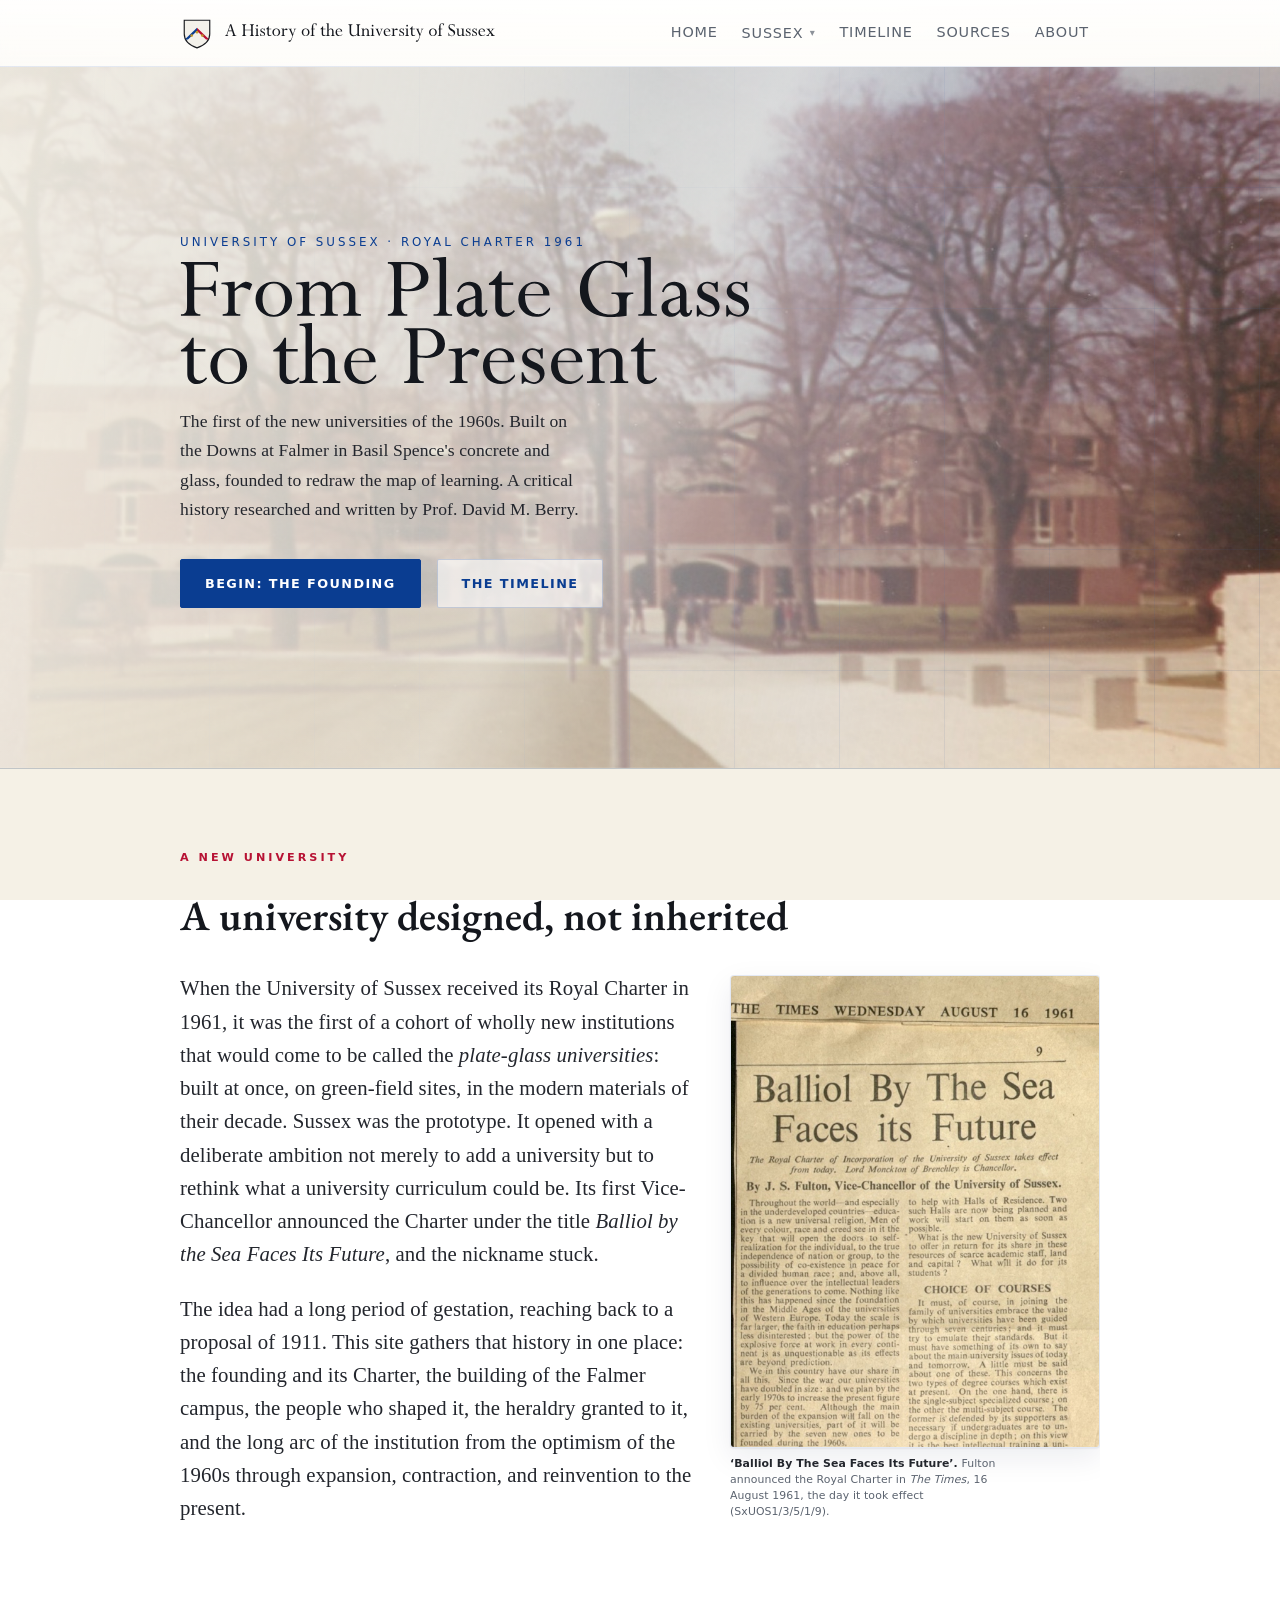
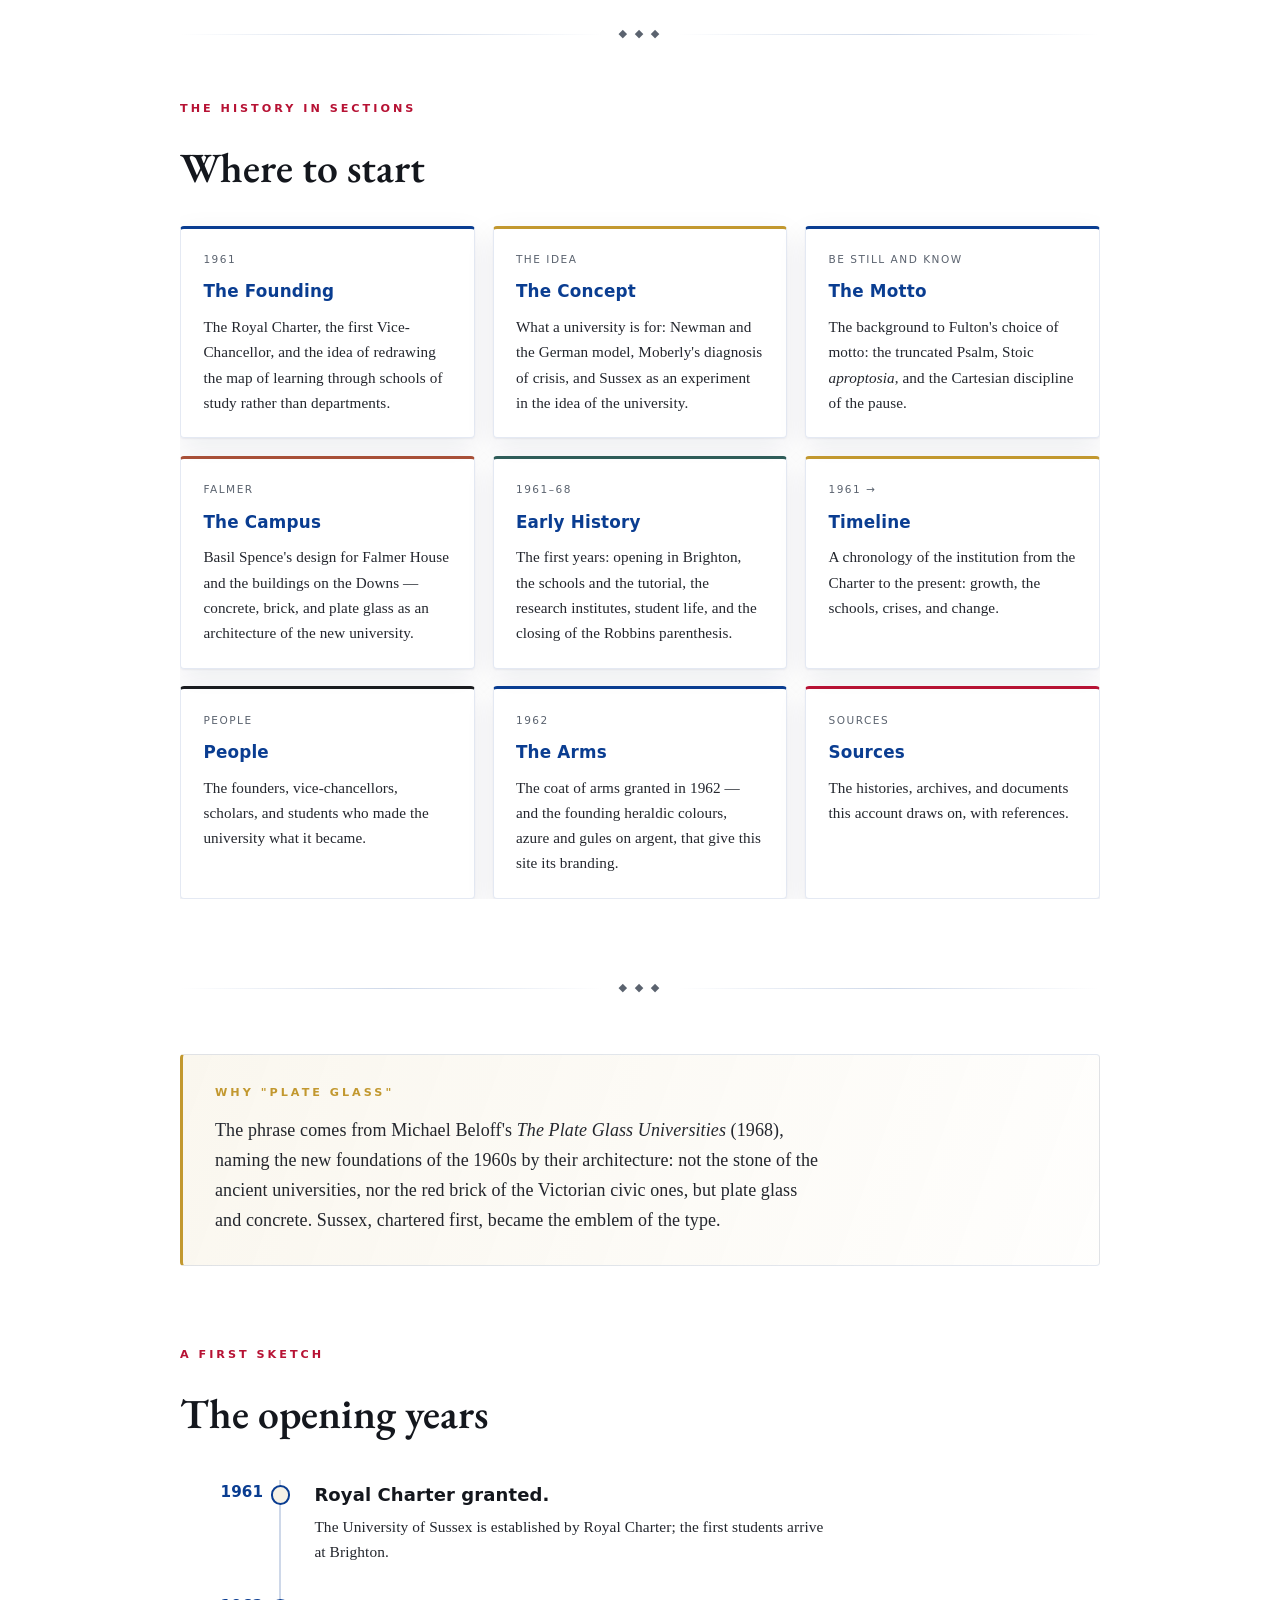
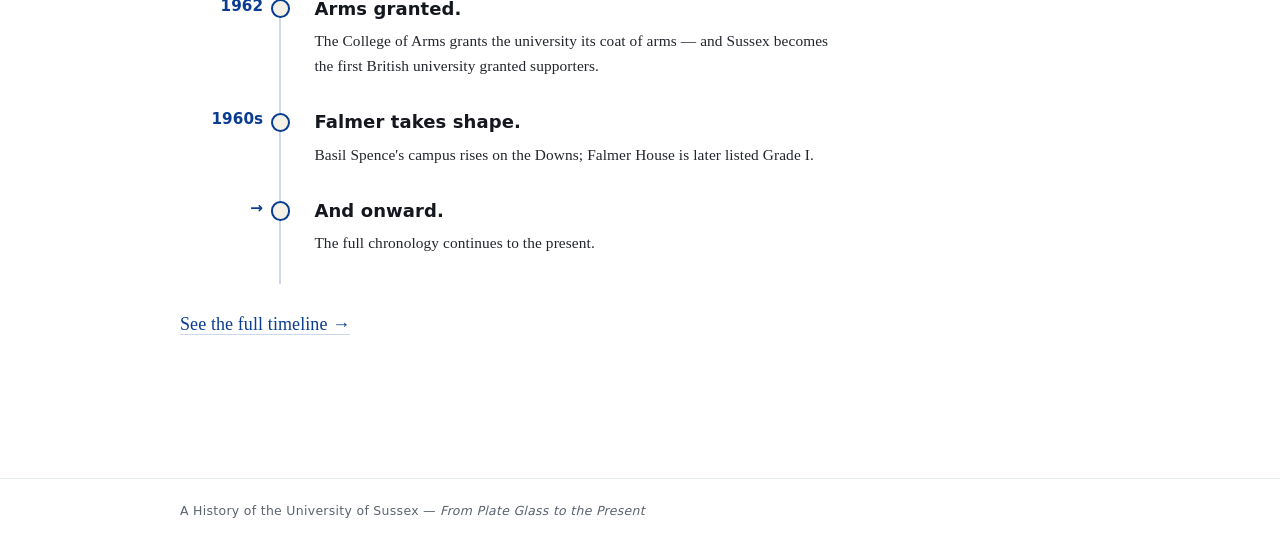
==== index.html @ 41d00974 "Home: add The Times 1961 'Balliol By The Sea' cutting to the lede; more kicker space (cache v=22)" ====
<!DOCTYPE html>
<html lang="en">
<head>
  <meta charset="utf-8">
  <meta name="viewport" content="width=device-width, initial-scale=1">
  <title>A History of the University of Sussex · From Plate Glass to the Present</title>
  <meta name="description" content="A history of the University of Sussex, the first of the plate-glass universities. Its 1961 Royal Charter, Basil Spence's Falmer campus, the new map of learning, and the institution from the 1960s to the present.">
  <link rel="icon" type="image/svg+xml" href="assets/favicon.svg">
  <meta name="theme-color" content="#0a3d91">
  <meta property="og:title" content="A History of the University of Sussex">
  <meta property="og:description" content="From Plate Glass to the Present. The 1961 Charter, the Falmer campus, the new map of learning, and the institution to the present day.">
  <meta property="og:type" content="website">
  <link rel="stylesheet" href="assets/css/site.css?v=22">
  <script src="assets/nav.js?v=22" defer></script>
  <script src="assets/lightbox.js?v=22" defer></script>
</head>
<body>

  <header class="site-header">
    <div class="wrap">
      <a class="brand" href="./" aria-label="A History of the University of Sussex — home">
        <svg viewBox="0 0 32 32" aria-hidden="true">
          <path d="M4 4 H28 V17 C28 24 22 28 16 30 C10 28 4 24 4 17 Z" fill="#f3f1ea" stroke="#1a1c20" stroke-width="1.1"/>
          <clipPath id="bsh"><path d="M4 4 H28 V17 C28 24 22 28 16 30 C10 28 4 24 4 17 Z"/></clipPath>
          <g clip-path="url(#bsh)">
            <path d="M16 11 L4.5 22 L7.5 22 L16 14 Z" fill="#0a3d91"/>
            <path d="M16 11 L27.5 22 L24.5 22 L16 14 Z" fill="#b71234"/>
          </g>
          <g fill="#c2982f"><circle cx="11" cy="18.4" r="1.25"/><circle cx="16" cy="15.2" r="1.25"/><circle cx="21" cy="18.4" r="1.25"/></g>
        </svg>
        <span class="brand-block">
          <img class="brand-wordmark" src="assets/brand/wordmark.svg?v=22" alt="A History of the University of Sussex">
        </span>
      </a>
      <button class="nav-toggle" aria-label="Open menu" aria-expanded="false"><span class="bars" aria-hidden="true">&#9776;</span>&nbsp;Menu</button>
      <nav class="site-nav" id="site-nav">
        <a class="nav-top nav-direct" href="./">Home</a>
        <div class="nav-group">
          <button class="nav-top" type="button" aria-expanded="false">Sussex <span class="caret">&#9662;</span></button>
          <div class="nav-menu">
            <a href="founding.html">Founding</a>
            <a href="concept.html">The Concept</a>
            <a href="motto.html">The Motto</a>
            <a href="early-history.html">Early History</a>
            <a href="campus.html">Campus</a>
            <a href="people.html">People</a>
            <a href="arms.html">The Arms</a>
          </div>
        </div>
        <a class="nav-top nav-direct" href="timeline.html">Timeline</a>
        <a class="nav-top nav-direct" href="bibliography.html">Sources</a>
        <a class="nav-top nav-direct" href="about.html">About</a>
      </nav>
    </div>
  </header>

  <!-- ===================== HERO ===================== -->
  <section class="hero">
    <div class="wrap hero-inner">
      <span class="boot">University of Sussex · Royal Charter 1961</span>
      <h1>
        <img class="ht-line" src="assets/brand/hero-line1.svg?v=22" alt="" aria-hidden="true">
        <img class="ht-line" src="assets/brand/hero-line2.svg?v=22" alt="" aria-hidden="true">
        <span class="vh">From Plate Glass to the Present</span>
      </h1>
      <p class="tagline">The first of the new universities of the 1960s. Built on the Downs at Falmer in Basil Spence's concrete and glass, founded to redraw the map of learning. A critical history researched and written by Prof. David M. Berry.</p>
      <div class="hero-actions">
        <a class="btn" href="founding.html">Begin: the founding</a>
        <a class="btn ghost" href="timeline.html">The timeline</a>
      </div>
    </div>
  </section>

  <main class="content">
    <div class="wrap">

      <!-- LEDE -->
      <section class="block lede">
        <span class="kicker">A new university</span>
        <h2>A university designed, not inherited</h2>
        <figure class="fig fig-right">
          <img src="assets/images/web/library-archival-cutting.jpg" alt="The Times, 16 August 1961: 'Balliol By The Sea Faces Its Future' by J. S. Fulton">
          <figcaption><b>&lsquo;Balliol By The Sea Faces Its Future&rsquo;.</b> Fulton announced the Royal Charter in <em>The Times</em>, 16 August 1961, the day it took effect (SxUOS1/3/5/1/9).</figcaption>
        </figure>
        <p>When the University of Sussex received its Royal Charter in 1961, it was the first of a cohort of wholly new institutions that would come to be called the <em>plate-glass universities</em>: built at once, on green-field sites, in the modern materials of their decade. Sussex was the prototype. It opened with a deliberate ambition not merely to add a university but to rethink what a university curriculum could be. Its first Vice-Chancellor announced the Charter under the title <em>Balliol by the Sea Faces Its Future</em>, and the nickname stuck.</p>
        <p>The idea had a long period of gestation, reaching back to a proposal of 1911. This site gathers that history in one place: the founding and its Charter, the building of the Falmer campus, the people who shaped it, the heraldry granted to it, and the long arc of the institution from the optimism of the 1960s through expansion, contraction, and reinvention to the present.</p>
      </section>

      <div class="rule">◆ ◆ ◆</div>

      <!-- SECTION CARDS -->
      <section class="block">
        <span class="kicker">The history in sections</span>
        <h2>Where to start</h2>
        <div class="grid">
          <article class="card az">
            <p class="obj">1961</p>
            <h3><a href="founding.html">The Founding</a></h3>
            <p>The Royal Charter, the first Vice-Chancellor, and the idea of redrawing the map of learning through schools of study rather than departments.</p>
          </article>
          <article class="card or">
            <p class="obj">The idea</p>
            <h3><a href="concept.html">The Concept</a></h3>
            <p>What a university is for: Newman and the German model, Moberly's diagnosis of crisis, and Sussex as an experiment in the idea of the university.</p>
          </article>
          <article class="card az">
            <p class="obj">Be still and know</p>
            <h3><a href="motto.html">The Motto</a></h3>
            <p>The background to Fulton's choice of motto: the truncated Psalm, Stoic <em>aproptosia</em>, and the Cartesian discipline of the pause.</p>
          </article>
          <article class="card tc">
            <p class="obj">Falmer</p>
            <h3><a href="campus.html">The Campus</a></h3>
            <p>Basil Spence's design for Falmer House and the buildings on the Downs — concrete, brick, and plate glass as an architecture of the new university.</p>
          </article>
          <article class="card te">
            <p class="obj">1961&ndash;68</p>
            <h3><a href="early-history.html">Early History</a></h3>
            <p>The first years: opening in Brighton, the schools and the tutorial, the research institutes, student life, and the closing of the Robbins parenthesis.</p>
          </article>
          <article class="card or">
            <p class="obj">1961 →</p>
            <h3><a href="timeline.html">Timeline</a></h3>
            <p>A chronology of the institution from the Charter to the present: growth, the schools, crises, and change.</p>
          </article>
          <article class="card sa">
            <p class="obj">People</p>
            <h3><a href="people.html">People</a></h3>
            <p>The founders, vice-chancellors, scholars, and students who made the university what it became.</p>
          </article>
          <article class="card az">
            <p class="obj">1962</p>
            <h3><a href="arms.html">The Arms</a></h3>
            <p>The coat of arms granted in 1962 — and the founding heraldic colours, azure and gules on argent, that give this site its branding.</p>
          </article>
          <article class="card gu">
            <p class="obj">Sources</p>
            <h3><a href="bibliography.html">Sources</a></h3>
            <p>The histories, archives, and documents this account draws on, with references.</p>
          </article>
        </div>
      </section>

      <div class="rule">◆ ◆ ◆</div>

      <!-- PLATE GLASS CALLOUT -->
      <section class="block">
        <div class="callout">
          <span class="kicker">Why "plate glass"</span>
          <p>The phrase comes from Michael Beloff's <em>The Plate Glass Universities</em> (1968), naming the new foundations of the 1960s by their architecture: not the stone of the ancient universities, nor the red brick of the Victorian civic ones, but plate glass and concrete. Sussex, chartered first, became the emblem of the type.</p>
        </div>
      </section>

      <!-- TIMELINE TEASER -->
      <section class="block">
        <span class="kicker">A first sketch</span>
        <h2>The opening years</h2>
        <ul class="timeline">
          <li><span class="yr">1961</span><div class="ev"><b>Royal Charter granted.</b><p>The University of Sussex is established by Royal Charter; the first students arrive at Brighton.</p></div></li>
          <li><span class="yr">1962</span><div class="ev"><b>Arms granted.</b><p>The College of Arms grants the university its coat of arms — and Sussex becomes the first British university granted supporters.</p></div></li>
          <li><span class="yr">1960s</span><div class="ev"><b>Falmer takes shape.</b><p>Basil Spence's campus rises on the Downs; Falmer House is later listed Grade I.</p></div></li>
          <li><span class="yr">→</span><div class="ev"><b>And onward.</b><p>The full chronology continues to the present.</p></div></li>
        </ul>
        <p style="margin-top:1.6rem"><a href="timeline.html">See the full timeline →</a></p>
      </section>

    </div>
  </main>

  <footer class="site-footer">
    <div class="wrap">
      <div>A History of the University of Sussex — <em>From Plate Glass to the Present</em></div>
    </div>
  </footer>

</body>
</html>
---- assets/css/site.css ----
/* ============================================================
   A History of the University of Sussex
   From Plate Glass to the Present
   ------------------------------------------------------------
   Aesthetic: plate glass. Basil Spence's Falmer campus seen in
   daylight — a glass curtain wall of tall panes and thin azure
   mullions, set in warm argent (silver-white). The branding is
   the founding heraldry of 1961-62: a chevron per pale AZURE and
   GULES on ARGENT, the martlets OR, the crowns and dolphin SABLE.
   ============================================================ */

@import url('https://fonts.googleapis.com/css2?family=EB+Garamond:ital,wght@0,500;0,600;0,700;1,500&display=swap');

:root {
  /* --- the founding heraldic palette (1961 Charter / 1962 arms) --- */
  --azure:      #0a3d91;         /* the blue of the chevron — primary */
  --azure-deep: #072a66;
  --azure-soft: rgba(10, 61, 145, 0.08);
  --gules:      #b71234;         /* the red of the chevron — accent */
  --or:         #c2982f;         /* the martlets, gold — highlight */
  --argent:     #f5f1e6;         /* the field, warm silver-white — page (warmed toward golden-hour) */
  --sable:      #1a1c20;         /* the crowns and dolphin, near-black — ink */

  /* --- secondary "period Sussex" palette, from the 1960s common-room photograph --- */
  --teal:       #2f5d59;         /* the petrol-teal curtains */
  --terracotta: #a85038;         /* the brick */
  --olive:      #6f7d3c;         /* the chairs */

  /* --- working surfaces --- */
  --bg:        var(--argent);
  --bg-2:      #ffffff;
  --glass:     rgba(255, 255, 255, 0.55);
  --panel:     rgba(255, 255, 255, 0.72);
  --line:      rgba(10, 61, 145, 0.20);
  --line-soft: rgba(10, 61, 145, 0.11);
  --ink:       #23262d;          /* body text */
  --ink-dim:   #5b636f;
  --bright:    #14171d;          /* headings */
  --beam:      var(--azure);     /* default link / accent */

  --shadow:    0 1px 2px rgba(10,25,60,0.06), 0 10px 30px rgba(10,25,60,0.08);
  --shadow-lift: 0 2px 6px rgba(10,25,60,0.10), 0 18px 44px rgba(10,25,60,0.14);

  --sans: "Helvetica Neue", "Univers", "Inter", system-ui, -apple-system, "Segoe UI", Arial, sans-serif;
  --serif: "Iowan Old Style", "Palatino Linotype", Palatino, Georgia, "Times New Roman", serif;
  --display: "EB Garamond", "Cormorant Garamond", "Perpetua", "Bembo", "Garamond", Georgia, "Times New Roman", serif;
  --mono: ui-monospace, "SF Mono", "JetBrains Mono", Menlo, Consolas, monospace;
  --wrap: 920px;
}

* { box-sizing: border-box; }
html { scroll-behavior: smooth; }

body {
  margin: 0;
  background:
    /* faint daylight wash from the top */
    radial-gradient(ellipse 120% 70% at 50% -8%, #fdfaf2 0%, var(--argent) 55%) fixed;
  color: var(--ink);
  font-family: var(--serif);
  font-size: 18px;
  line-height: 1.66;
  letter-spacing: 0.1px;
  -webkit-font-smoothing: antialiased;
  text-rendering: optimizeLegibility;
  overflow-x: hidden;
}

.wrap { width: min(var(--wrap), 92vw); margin: 0 auto; }
section[id], [id]:target { scroll-margin-top: 92px; }

/* ---------- links ---------- */
a { color: var(--beam); text-decoration: none; }
a:hover { color: var(--gules); }
.content a { border-bottom: 1px solid var(--line); }
.content a:hover { border-bottom-color: var(--gules); }

/* ---------- header ---------- */
.site-header {
  position: sticky; top: 0; z-index: 8000;
  backdrop-filter: blur(8px) saturate(1.2);
  background: linear-gradient(to bottom, rgba(255,255,255,0.92), rgba(255,255,255,0.72));
  border-bottom: 1px solid var(--line-soft);
}
.site-header .wrap {
  display: flex; align-items: center; justify-content: space-between;
  padding: 12px 0; gap: 1rem; position: relative;
}
.brand { display: flex; align-items: center; gap: 0.7rem; border: 0 !important; }
.brand svg { width: 34px; height: 34px; display: block; }
.brand-block { display: flex; flex-direction: column; align-items: flex-start; gap: 0.18rem; line-height: 1.1; }
.brand-name { font-family: var(--sans); font-weight: 700; font-size: 0.92rem; letter-spacing: 0.4px; color: var(--bright); }
.brand-wordmark { display: block; height: 19px; width: auto; }
.brand-tagline { font-family: var(--sans); font-size: 0.6rem; letter-spacing: 1.6px; color: var(--ink-dim); text-transform: uppercase; }
.nav-toggle {
  display: inline-flex; align-items: center; gap: 0.5rem;
  background: none; border: 1px solid var(--line); color: var(--azure);
  font-family: var(--sans); font-size: 0.7rem; letter-spacing: 1.5px; text-transform: uppercase;
  padding: 7px 13px; border-radius: 3px; cursor: pointer;
}
.nav-toggle:hover { border-color: var(--azure); background: var(--azure-soft); }
.nav-toggle .bars { font-size: 0.95rem; line-height: 1; }

/* ---------- nav: mobile-first hamburger panel with accordion groups ---------- */
.site-nav {
  position: absolute; top: calc(100% + 7px); right: 0;
  display: none; flex-direction: column;
  min-width: 220px; max-width: min(300px, 90vw); padding: 0.4rem 0;
  background: rgba(255,255,255,0.99); border: 1px solid var(--line); border-radius: 4px;
  box-shadow: var(--shadow-lift);
  font-family: var(--sans); font-size: 0.9rem; letter-spacing: 0.8px; text-transform: uppercase;
}
.site-nav.open { display: flex; }
.nav-group { position: static; display: flex; flex-direction: column; }
.nav-top {
  background: none; border: 0; cursor: pointer; text-align: left;
  font-family: var(--sans); font-size: 0.9rem; letter-spacing: 0.8px; text-transform: uppercase;
  color: var(--ink-dim); padding: 0.6rem 1.2rem; text-decoration: none;
  display: flex; align-items: center; justify-content: space-between; gap: 0.4rem; width: 100%;
}
.nav-top:hover, .nav-top:focus-visible { color: var(--azure); background: var(--azure-soft); outline: none; }
.nav-top .caret { font-size: 0.7em; opacity: 0.7; transition: transform 0.15s ease; }
.nav-top[aria-expanded="true"] .caret { transform: rotate(180deg); }
.nav-menu { display: none; flex-direction: column; background: var(--azure-soft); }
.nav-menu.open { display: flex; }
.nav-menu a { color: var(--ink-dim); border: 0; padding: 0.5rem 1.2rem 0.5rem 2rem; text-decoration: none; }
.nav-menu a:hover { color: var(--azure); background: var(--azure-soft); }

/* ---------- nav: desktop horizontal bar with click dropdowns ---------- */
@media (min-width: 900px) {
  .nav-toggle { display: none; }
  .site-nav {
    position: static; display: flex; flex-direction: row; align-items: center; gap: 0.1rem;
    min-width: 0; max-width: none; padding: 0; background: none; border: 0; box-shadow: none;
  }
  .nav-group { position: relative; display: inline-block; }
  .nav-top { width: auto; justify-content: center; padding: 0.55rem 0.7rem; }
  .nav-menu {
    position: absolute; top: 100%; left: 0; margin-top: 0; min-width: 190px;
    background: rgba(255,255,255,0.99); border: 1px solid var(--line); border-radius: 4px;
    box-shadow: var(--shadow-lift); padding: 0.3rem 0; z-index: 9000;
  }
  .nav-group:focus-within .nav-menu, .nav-menu.open { display: flex; }
  .nav-menu a { padding: 0.5rem 1.1rem; white-space: nowrap; }
  .site-nav > .nav-group:last-of-type .nav-menu { left: auto; right: 0; }
}

/* ---------- hero: a 1964 photograph, slow Ken Burns, behind a plate-glass wash ---------- */
.hero {
  position: relative; min-height: 78vh; display: flex; align-items: center;
  overflow: hidden; border-bottom: 1px solid var(--line-soft);
  background: #d8d6cd;
}
/* the photograph, on its own layer so it can drift and zoom (Ken Burns) */
.hero::before {
  content: ""; position: absolute; inset: 0; z-index: 0;
  background: url("../images/web/falmer-house-1967.jpg") center 40% / cover no-repeat;
  transform-origin: 62% 42%;
  animation: kenburns 34s ease-in-out infinite alternate;
  will-change: transform;
}
@keyframes kenburns {
  from { transform: scale(1.05) translate3d(0, 0, 0); }
  to   { transform: scale(1.18) translate3d(-2.4%, -1.8%, 0); }
}
@media (prefers-reduced-motion: reduce) {
  .hero::before { animation: none; transform: scale(1.05); }
}
/* argent wash (heavier left, so the headline stays readable), the diagonal
   glass streak, and the faint plate-glass mullions — all above the photo */
.hero::after {
  content: ""; position: absolute; inset: 0; z-index: 1; pointer-events: none;
  background:
    linear-gradient(102deg, rgba(245,241,230,0.95) 0%, rgba(245,241,230,0.80) 34%, rgba(245,241,230,0.40) 66%, rgba(201,138,60,0.22) 100%),
    linear-gradient(118deg, transparent 40%, rgba(255,255,255,0.35) 48%, rgba(255,255,255,0.0) 57%),
    repeating-linear-gradient(to bottom, transparent 0 7.5rem, var(--line-soft) 7.5rem 7.55rem),
    repeating-linear-gradient(to right, rgba(255,255,255,0.0) 0 6.5rem, var(--line-soft) 6.5rem 6.56rem);
}

/* ---------- figures: right-aligned, text flows around, click to zoom ---------- */
figure.fig { margin: 0.2rem 0 1.1rem; }
figure.fig img { display: block; width: 100%; height: auto; border-radius: 4px; border: 1px solid var(--line-soft); box-shadow: var(--shadow); cursor: zoom-in; transition: box-shadow 0.2s ease, transform 0.2s ease; background: #fff; }
figure.fig img:hover { box-shadow: var(--shadow-lift); }
figure.fig figcaption { font-family: var(--sans); font-size: 0.68rem; line-height: 1.45; color: var(--ink-dim); margin-top: 0.5rem; max-width: 42ch; }
figure.fig figcaption b { color: var(--ink); font-weight: 700; }
figure.fig-right { float: right; clear: right; width: min(370px, 46%); margin: 0.3rem 0 1rem 1.8rem; }
figure.fig-left  { float: left;  clear: left;  width: min(370px, 46%); margin: 0.3rem 1.8rem 1rem 0; }
figure.fig-wide  { width: 100%; margin: 1.6rem 0 1.2rem; }
figure.fig-wide figcaption { max-width: 70ch; }
section.block { overflow: hidden; }          /* contain floated figures per section */
@media (max-width: 620px) {
  figure.fig-right, figure.fig-left { float: none; width: 100%; margin: 1.2rem 0; }
}

/* ---------- gallery: grid of thumbnails, each opens in the lightbox ---------- */
.gallery { display: grid; grid-template-columns: repeat(auto-fill, minmax(160px, 1fr)); gap: 0.7rem; margin: 1.6rem 0 1.2rem; }
.gallery figure.fig { margin: 0; float: none; width: auto; }
.gallery figure.fig img { width: 100%; height: 100%; aspect-ratio: 4 / 3; object-fit: cover; }
.gallery figure.fig figcaption { font-size: 0.62rem; margin-top: 0.35rem; max-width: none; }
@media (max-width: 480px) { .gallery { grid-template-columns: repeat(auto-fill, minmax(130px, 1fr)); } }

/* ---------- lightbox modal ---------- */
.lb-overlay {
  position: fixed; inset: 0; z-index: 10000; display: flex; flex-direction: column;
  align-items: center; justify-content: center; gap: 1rem; padding: 4vh 4vw;
  background: rgba(12, 18, 34, 0.92); backdrop-filter: blur(4px);
  opacity: 0; visibility: hidden; transition: opacity 0.22s ease, visibility 0.22s ease;
}
.lb-overlay.open { opacity: 1; visibility: visible; }
.lb-overlay img { max-width: 94vw; max-height: 82vh; width: auto; height: auto; border-radius: 4px; box-shadow: 0 24px 70px rgba(0,0,0,0.6); cursor: zoom-out; }
.lb-overlay .lb-cap { font-family: var(--sans); font-size: 0.8rem; color: #e7eaf0; max-width: 70ch; text-align: center; line-height: 1.5; }
.lb-overlay .lb-cap b { color: #fff; }
.lb-close { position: fixed; top: 1.1rem; right: 1.3rem; width: 2.4rem; height: 2.4rem; border-radius: 50%; border: 1px solid rgba(255,255,255,0.4); background: rgba(0,0,0,0.3); color: #fff; font-size: 1.3rem; line-height: 1; cursor: pointer; display: flex; align-items: center; justify-content: center; }
.lb-close:hover { background: rgba(255,255,255,0.15); }
.hero-inner { position: relative; z-index: 2; padding: 8vh 0; }
.boot { font-family: var(--sans); font-size: 0.74rem; letter-spacing: 3px; color: var(--azure); text-transform: uppercase; margin-bottom: 4.6rem; }

/* the hero title is set as Perpetua outlines (assets/brand/), so it needs no web font.
   Each SVG carries the font's ascender/descender space, so a negative gap tightens the lines. */
.hero h1 { margin: 0 0 0.1em; display: flex; flex-direction: column; align-items: flex-start; gap: 0.16em; }
/* SVGs are cropped tight to the ink, so this height maps to the cap height and the lines sit flush-left */
.hero h1 .ht-line { display: block; width: auto; height: clamp(2.1rem, 6.8vw, 3.9rem); }
.vh { position: absolute; width: 1px; height: 1px; padding: 0; margin: -1px; overflow: hidden; clip: rect(0 0 0 0); white-space: nowrap; border: 0; }
.hero h1 .em { color: var(--azure); }
.hero .sub { font-family: var(--sans); font-size: clamp(0.85rem, 2.2vw, 1.05rem); letter-spacing: 2px; color: var(--gules); margin-top: 0.8rem; text-transform: uppercase; font-weight: 600; }
.hero .tagline { max-width: 46ch; margin-top: 1.4rem; font-size: 1.1rem; color: var(--ink); }
.hero-actions { margin-top: 2.2rem; display: flex; gap: 1rem; flex-wrap: wrap; }

/* ---------- buttons ---------- */
.btn {
  font-family: var(--sans); font-size: 0.8rem; letter-spacing: 1.4px; text-transform: uppercase; font-weight: 600;
  padding: 0.8rem 1.5rem; border: 1px solid var(--azure); color: #fff;
  background: var(--azure); border-radius: 2px; transition: all 0.18s ease;
}
.btn:hover { background: var(--azure-deep); color: #fff; box-shadow: var(--shadow); }
.btn.ghost { border-color: var(--line); color: var(--azure); background: rgba(255,255,255,0.6); }
.btn.ghost:hover { border-color: var(--azure); color: var(--azure-deep); background: #fff; box-shadow: none; }

/* ---------- content ---------- */
.content { padding: 5rem 0; }
section.block { margin: 0 auto 5rem; }
section.block:last-child { margin-bottom: 0; }

.kicker { font-family: var(--sans); font-weight: 700; font-size: 0.7rem; letter-spacing: 3px; text-transform: uppercase; color: var(--gules); margin-bottom: 0.9rem; display: block; }

h2 { font-family: var(--display); font-weight: 600; font-size: clamp(1.8rem, 4.4vw, 2.6rem); color: var(--bright); letter-spacing: 0; margin: 0 0 1.2rem; }
h3 { font-family: var(--sans); font-weight: 700; font-size: 1.05rem; color: var(--bright); letter-spacing: 0.2px; margin: 0 0 0.5rem; }
.lede p { font-size: 1.3rem; line-height: 1.6; color: var(--ink); max-width: 60ch; }
.content p { max-width: 68ch; }
.content p + p { margin-top: 1.1rem; }

/* a rule with a small chevron motif */
.rule { display: flex; align-items: center; gap: 1rem; margin: 3.5rem 0; color: var(--ink-dim); font-family: var(--sans); font-size: 0.7rem; letter-spacing: 2px; }
.rule::before, .rule::after { content: ""; height: 1px; flex: 1; background: linear-gradient(to right, transparent, var(--line), transparent); }

/* card grid */
.grid { display: grid; grid-template-columns: repeat(auto-fit, minmax(230px, 1fr)); gap: 1.1rem; margin-top: 1.5rem; }
.card {
  border: 1px solid var(--line-soft); background: var(--panel);
  padding: 1.4rem; border-radius: 4px; transition: border-color 0.2s ease, box-shadow 0.2s ease, transform 0.2s ease;
  position: relative; box-shadow: var(--shadow);
}
.card:hover { border-color: var(--azure); box-shadow: var(--shadow-lift); transform: translateY(-2px); }
.card .obj { font-family: var(--sans); font-size: 0.66rem; letter-spacing: 1.5px; text-transform: uppercase; color: var(--ink-dim); margin: 0 0 0.6rem; }
.card p { font-size: 0.95rem; color: var(--ink); margin: 0; max-width: none; }
.card h3 a { border: 0; }

/* a coloured tick on cards keyed to the heraldic palette */
.card.az { border-top: 3px solid var(--azure); }
.card.gu { border-top: 3px solid var(--gules); }
.card.or { border-top: 3px solid var(--or); }
.card.sa { border-top: 3px solid var(--sable); }
.card.te { border-top: 3px solid var(--teal); }
.card.tc { border-top: 3px solid var(--terracotta); }

/* method list */
.method { list-style: none; padding: 0; margin: 1.5rem 0 0; display: grid; gap: 1rem; }
.method li { padding-left: 2.4rem; position: relative; }
.method li::before { content: attr(data-n); position: absolute; left: 0; top: 0; font-family: var(--sans); font-size: 0.8rem; font-weight: 700; color: var(--azure); border: 1px solid var(--line); border-radius: 50%; width: 1.7rem; height: 1.7rem; display: flex; align-items: center; justify-content: center; }
.method b { color: var(--bright); font-family: var(--sans); font-weight: 700; font-size: 0.95rem; }

/* CTA */
.cta { border: 1px solid var(--line-soft); background: linear-gradient(135deg, rgba(10,61,145,0.06), rgba(10,61,145,0.01)); padding: 2.6rem; border-radius: 4px; text-align: center; box-shadow: var(--shadow); }
.cta h2 { margin-bottom: 0.6rem; }
.cta p { margin: 0 auto 1.6rem; }

/* timeline */
.timeline { list-style: none; padding: 0; margin: 2rem 0 0; position: relative; }
.timeline::before { content: ""; position: absolute; left: 6.2rem; top: 0; bottom: 0; width: 2px; background: var(--line); }
.timeline li { position: relative; padding: 0 0 1.8rem 8.4rem; }
.timeline .yr { position: absolute; left: 0; top: 0; width: 5.2rem; text-align: right; font-family: var(--sans); font-weight: 700; font-size: 0.95rem; color: var(--azure); }
.timeline li::before { content: ""; position: absolute; left: 5.7rem; top: 0.35rem; width: 0.95rem; height: 0.95rem; border-radius: 50%; background: var(--bg); border: 2px solid var(--azure); }
.timeline .ev b { font-family: var(--sans); color: var(--bright); }
.timeline p { margin: 0.2rem 0 0; font-size: 0.96rem; }

/* pull quote */
.pull { border-left: 3px solid var(--gules); padding: 0.4rem 0 0.4rem 1.4rem; margin: 1.8rem 0; font-family: var(--serif); font-size: 1.2rem; font-style: italic; color: var(--bright); max-width: 60ch; }
.pull cite { display: block; font-family: var(--sans); font-style: normal; font-size: 0.72rem; letter-spacing: 1px; color: var(--ink-dim); margin-top: 0.7rem; text-transform: uppercase; }

/* stat strip */
.stat-strip { display: flex; flex-wrap: wrap; gap: 0; margin-top: 1.6rem; border: 1px solid var(--line-soft); border-radius: 4px; overflow: hidden; box-shadow: var(--shadow); }
.stat { flex: 1 1 140px; padding: 1.1rem 1.2rem; border-right: 1px solid var(--line-soft); background: var(--bg-2); }
.stat:last-child { border-right: 0; }
.stat .n { font-family: var(--sans); font-weight: 800; font-size: 1.6rem; color: var(--azure); line-height: 1.1; }
.stat .l { font-family: var(--sans); font-size: 0.64rem; letter-spacing: 1.5px; text-transform: uppercase; color: var(--ink-dim); margin-top: 0.4rem; }

/* callout */
.callout { border: 1px solid var(--line-soft); border-left: 3px solid var(--or); background: linear-gradient(110deg, rgba(194,152,47,0.08), rgba(194,152,47,0.01)); padding: 1.8rem 2rem; border-radius: 4px; }
.callout .kicker { color: var(--or); }
.callout p { margin: 0; }
.callout p + p { margin-top: 0.8rem; }

/* further reading */
.reading ul { list-style: none; padding: 0; margin: 1rem 0 2rem; }
.reading li { padding: 0.55rem 0; border-bottom: 1px solid var(--line-soft); }
.reading li::before { content: "› "; color: var(--azure); font-family: var(--sans); }
.reading h3 { margin-top: 2rem; color: var(--azure); }
.reading p, .reading li { font-size: 0.72rem; line-height: 1.4; color: var(--ink-dim); }

/* inline link rows */
.links { list-style: none; padding: 0; margin: 1.4rem 0 0; display: grid; gap: 0.65rem; }
.links li { padding-left: 1.3rem; position: relative; }
.links li::before { content: "→"; position: absolute; left: 0; color: var(--azure); font-family: var(--sans); }
.links .meta { color: var(--ink-dim); font-size: 0.9rem; }

/* contacts */
.contacts { display: grid; grid-template-columns: 1fr 1fr; gap: 1.1rem; margin-top: 1.5rem; }
.contact { border: 1px solid var(--line-soft); padding: 1.3rem 1.4rem; border-radius: 4px; background: var(--panel); box-shadow: var(--shadow); }
.contact .role { font-family: var(--sans); font-size: 0.64rem; letter-spacing: 1.5px; text-transform: uppercase; color: var(--ink-dim); }
.contact .name { font-family: var(--sans); font-weight: 700; color: var(--bright); font-size: 1.02rem; margin: 0.3rem 0; }
.contact .aff { font-size: 0.9rem; color: var(--ink); }
.contact a { font-family: var(--sans); font-size: 0.82rem; }
@media (max-width: 620px) { .contacts { grid-template-columns: 1fr; } }

/* bibliography */
.bib .ref { font-family: var(--serif); font-size: 0.96rem; line-height: 1.5; padding-left: 1.7rem; text-indent: -1.7rem; margin: 0 0 0.75rem; max-width: 74ch; color: var(--ink); }
.bib h3 { margin-top: 2.2rem; color: var(--azure); }
.bib .ref a { border-bottom: 1px solid var(--line-soft); word-break: break-word; }
.bib .ref a:hover { border-bottom-color: var(--gules); }

/* footer */
.site-footer { border-top: 1px solid var(--line-soft); padding: 1.4rem 0; margin-top: 2.5rem; font-family: var(--sans); font-size: 0.78rem; color: var(--ink-dim); letter-spacing: 0.3px; }
.site-footer .wrap { display: flex; flex-direction: column; gap: 0.35rem; }
.site-footer a { color: var(--ink-dim); border: 0; }
.site-footer a:hover { color: var(--azure); }

.micro { font-size: 0.66rem; color: var(--ink-dim); letter-spacing: 0.3px; line-height: 1.5; }
.micro a { color: var(--ink-dim); border: 0; }
.micro a:hover { color: var(--azure); }

@media (max-width: 620px) {
  .brand-tagline { display: none; }
  .brand-wordmark { height: 16px; }
  .content { padding: 3rem 0; }
  .timeline::before { left: 0.45rem; }
  .timeline li { padding-left: 2rem; }
  .timeline .yr { position: static; width: auto; text-align: left; display: block; margin-bottom: 0.2rem; }
  .timeline li::before { left: 0; }
}
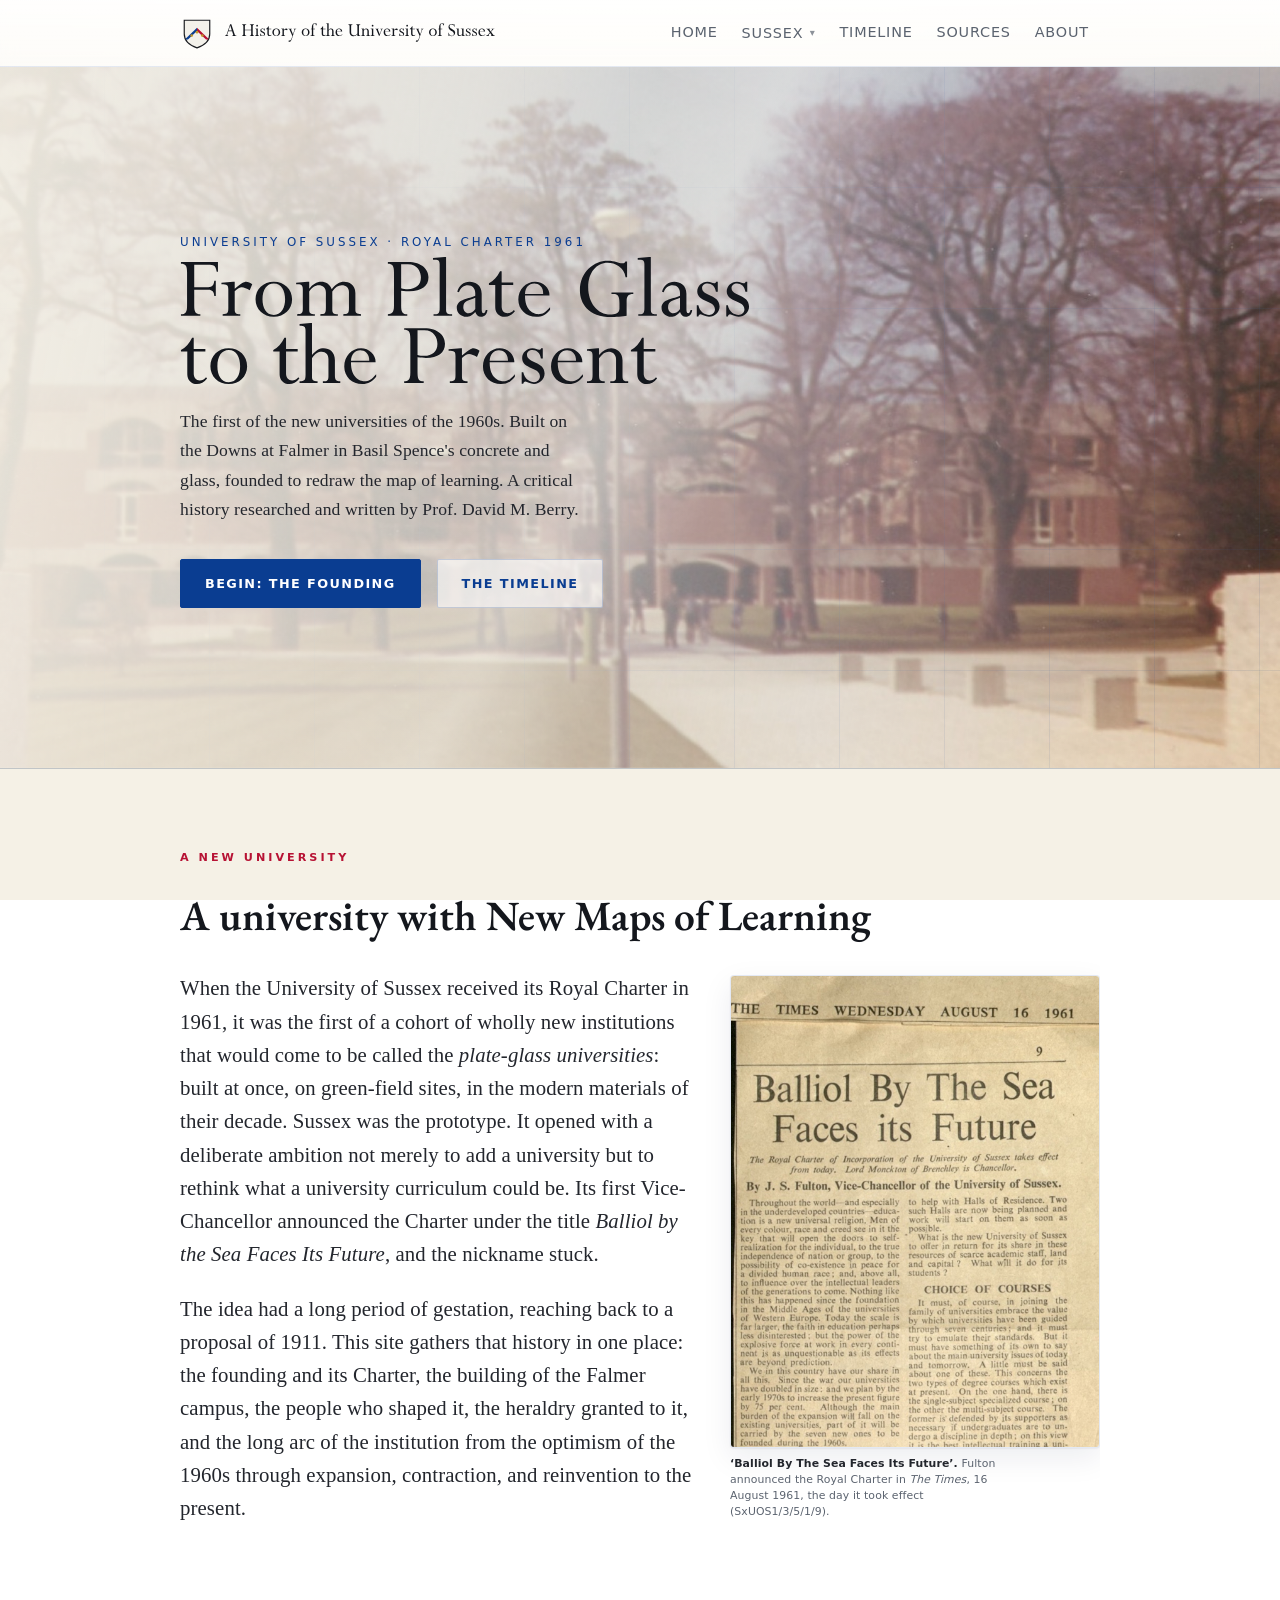
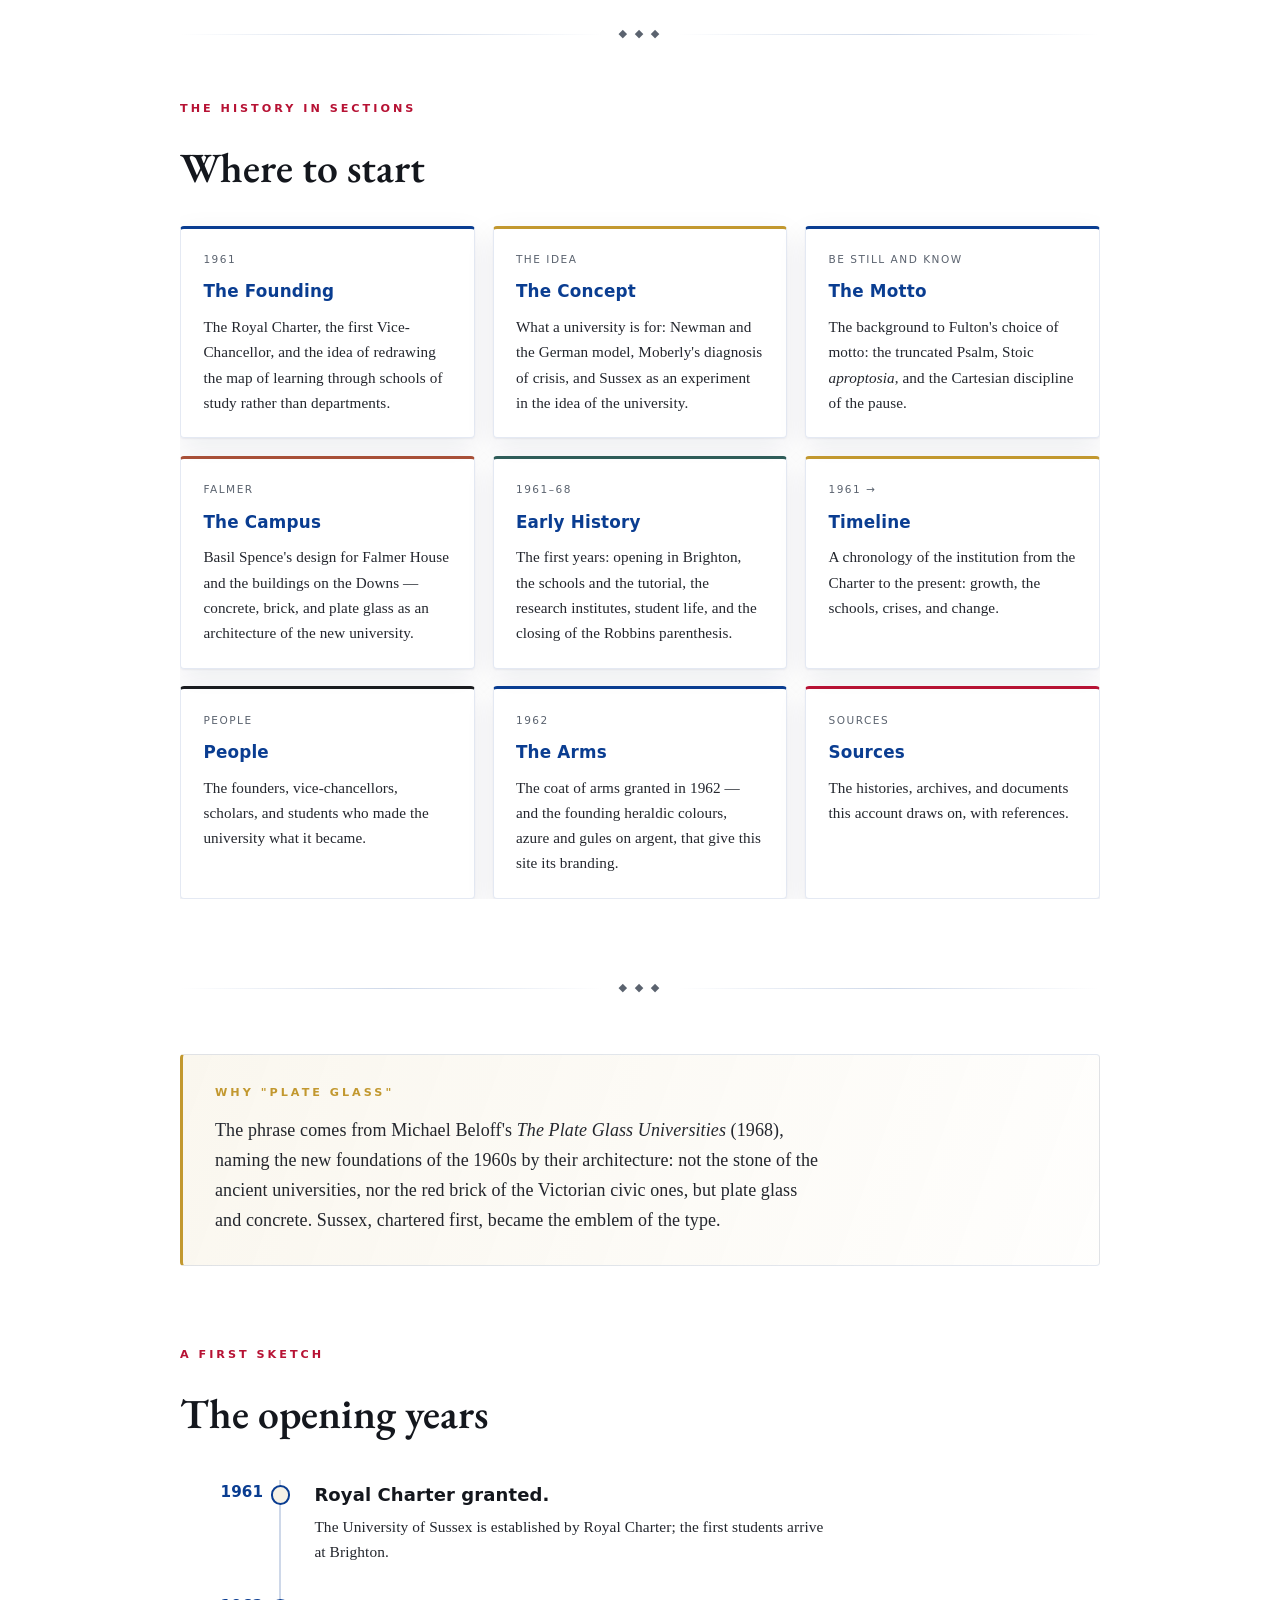
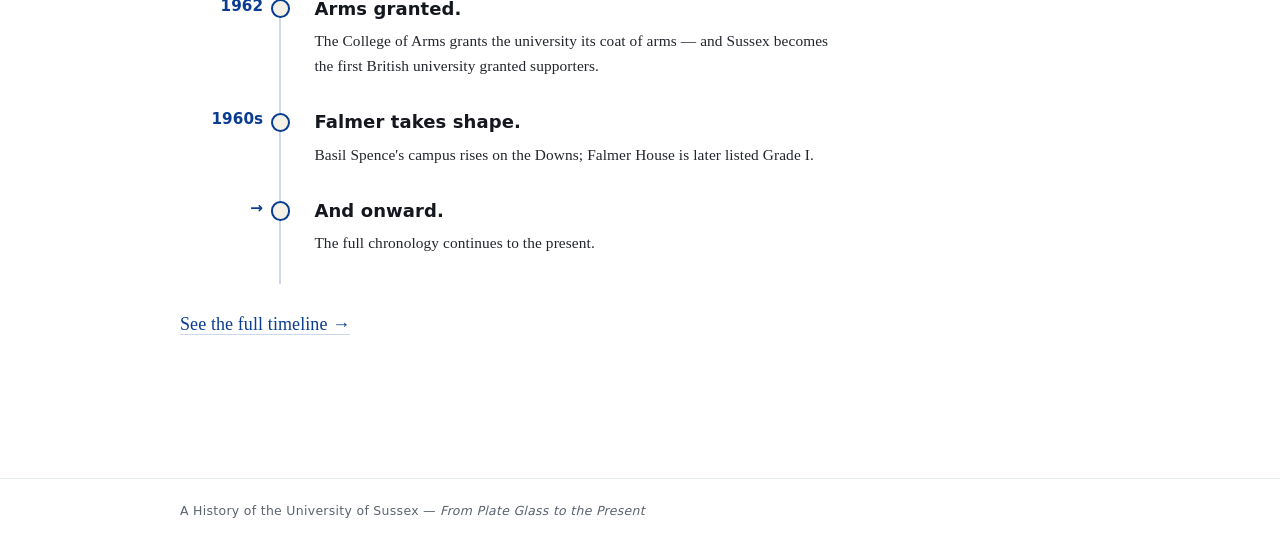
==== commit 47013107: "Home: retitle lede 'A university with New Maps of Learning'; remove the 1961 cutting from Campus (no" ====
--- a/index.html
+++ b/index.html
@@ -77,7 +77,7 @@
       <!-- LEDE -->
       <section class="block lede">
         <span class="kicker">A new university</span>
-        <h2>A university designed, not inherited</h2>
+        <h2>A university with New Maps of Learning</h2>
         <figure class="fig fig-right">
           <img src="assets/images/web/library-archival-cutting.jpg" alt="The Times, 16 August 1961: 'Balliol By The Sea Faces Its Future' by J. S. Fulton">
           <figcaption><b>&lsquo;Balliol By The Sea Faces Its Future&rsquo;.</b> Fulton announced the Royal Charter in <em>The Times</em>, 16 August 1961, the day it took effect (SxUOS1/3/5/1/9).</figcaption>
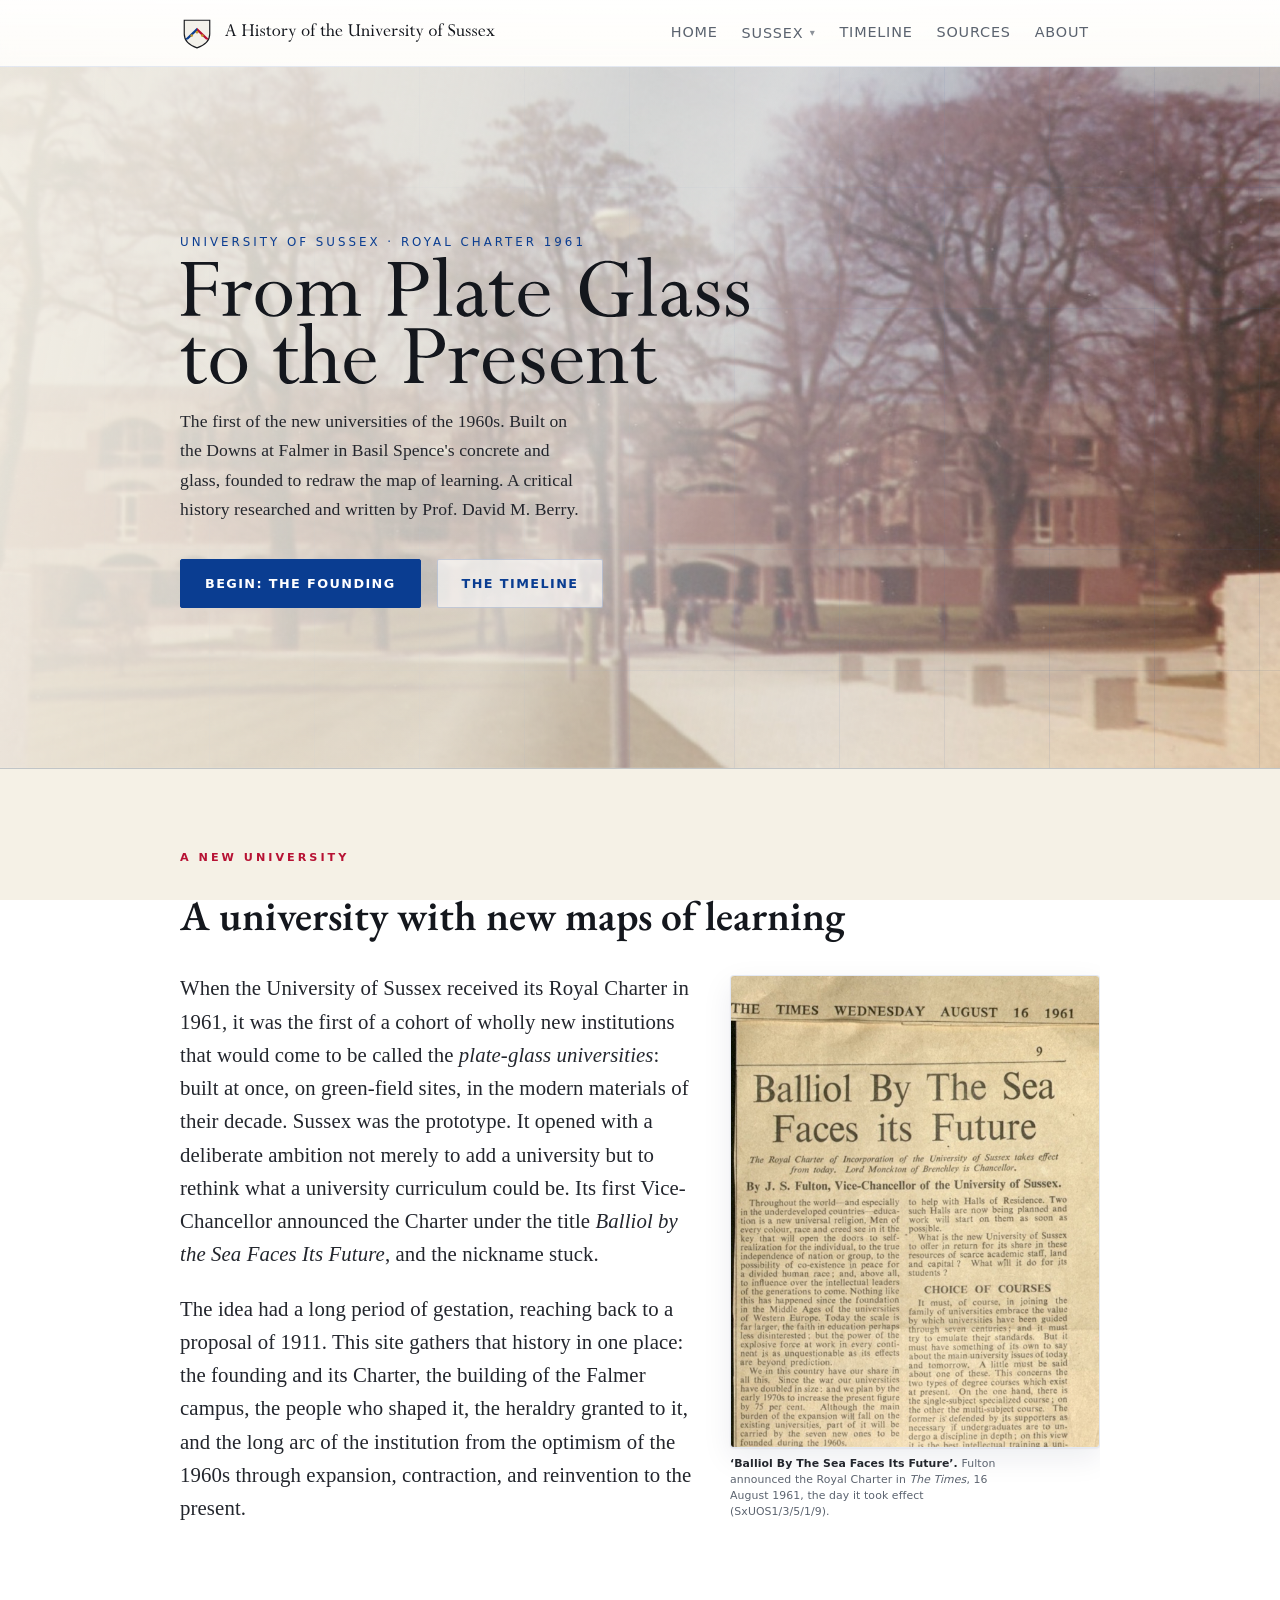
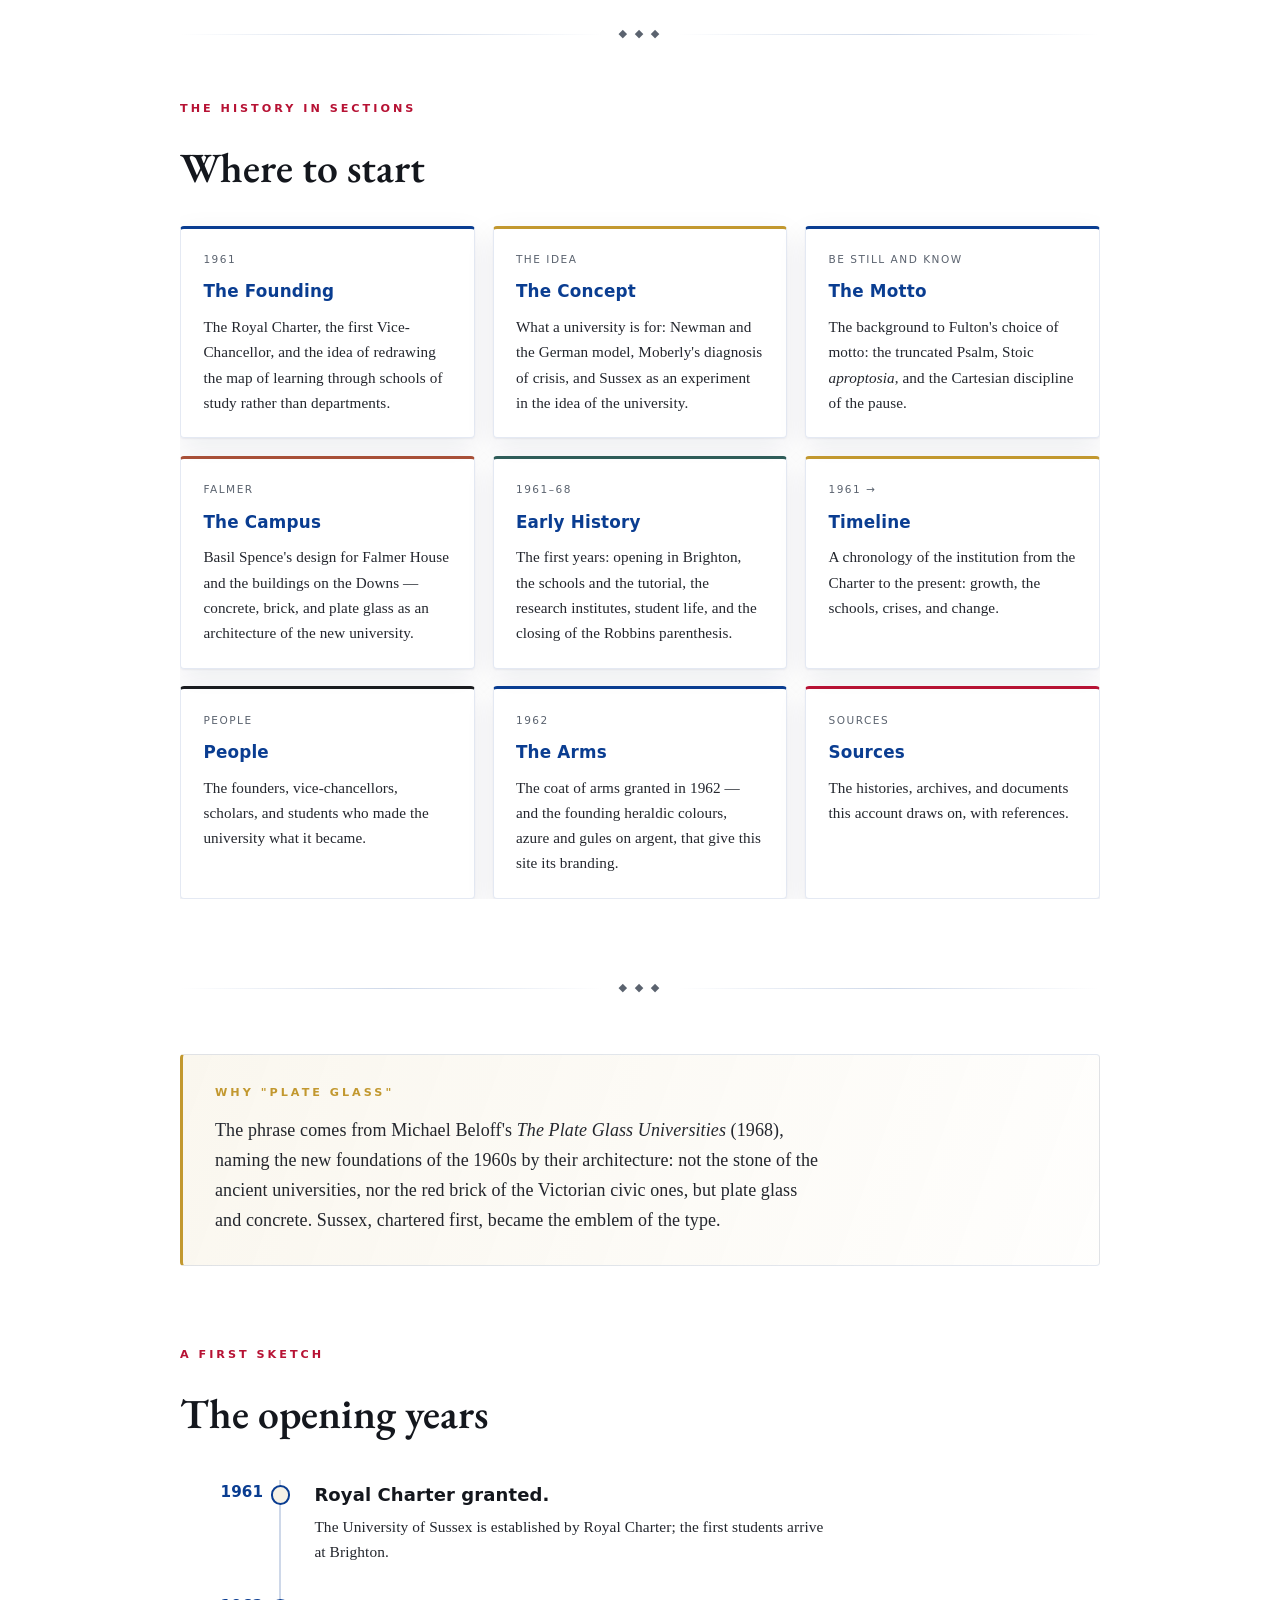
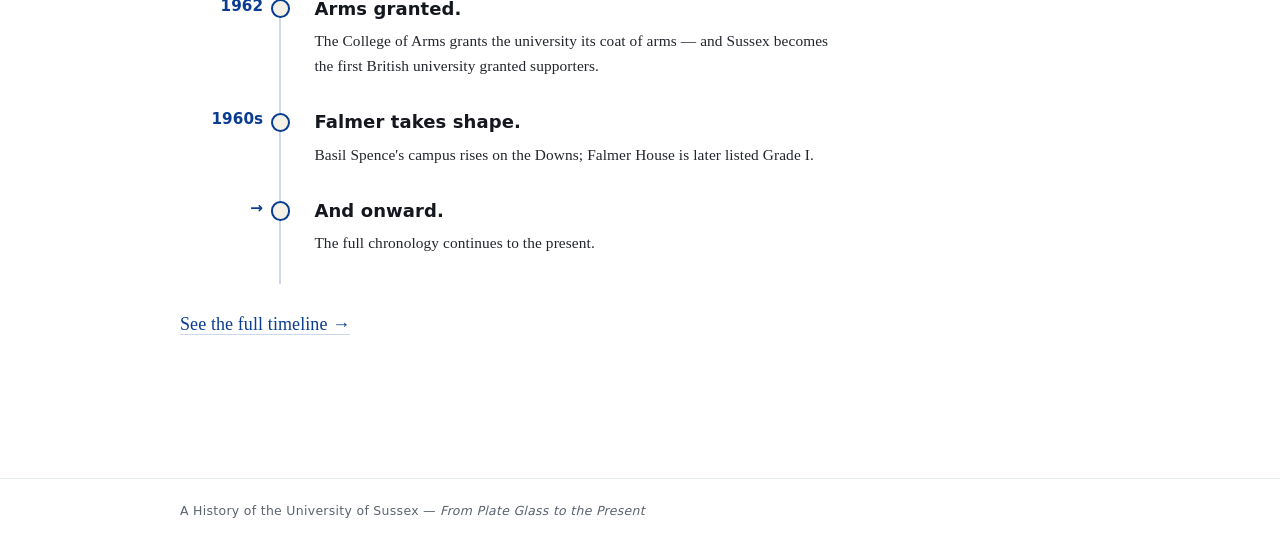
==== commit 29ee7fef: "Home: lowercase 'new maps of learning'; more space below the hero kicker (cache v=23)" ====
--- a/index.html
+++ b/index.html
@@ -7,12 +7,17 @@
   <meta name="description" content="A history of the University of Sussex, the first of the plate-glass universities. Its 1961 Royal Charter, Basil Spence's Falmer campus, the new map of learning, and the institution from the 1960s to the present.">
   <link rel="icon" type="image/svg+xml" href="assets/favicon.svg">
   <meta name="theme-color" content="#0a3d91">
+  <meta property="og:image" content="https://history-of-universities.github.io/history-of-university-of-sussex/assets/brand/share-card.png?v=23">
+  <meta property="og:image:width" content="1200">
+  <meta property="og:image:height" content="630">
+  <meta name="twitter:card" content="summary_large_image">
+  <meta name="twitter:image" content="https://history-of-universities.github.io/history-of-university-of-sussex/assets/brand/share-card.png?v=23">
   <meta property="og:title" content="A History of the University of Sussex">
   <meta property="og:description" content="From Plate Glass to the Present. The 1961 Charter, the Falmer campus, the new map of learning, and the institution to the present day.">
   <meta property="og:type" content="website">
-  <link rel="stylesheet" href="assets/css/site.css?v=22">
-  <script src="assets/nav.js?v=22" defer></script>
-  <script src="assets/lightbox.js?v=22" defer></script>
+  <link rel="stylesheet" href="assets/css/site.css?v=23">
+  <script src="assets/nav.js?v=23" defer></script>
+  <script src="assets/lightbox.js?v=23" defer></script>
 </head>
 <body>
 
@@ -29,7 +34,7 @@
           <g fill="#c2982f"><circle cx="11" cy="18.4" r="1.25"/><circle cx="16" cy="15.2" r="1.25"/><circle cx="21" cy="18.4" r="1.25"/></g>
         </svg>
         <span class="brand-block">
-          <img class="brand-wordmark" src="assets/brand/wordmark.svg?v=22" alt="A History of the University of Sussex">
+          <img class="brand-wordmark" src="assets/brand/wordmark.svg?v=23" alt="A History of the University of Sussex">
         </span>
       </a>
       <button class="nav-toggle" aria-label="Open menu" aria-expanded="false"><span class="bars" aria-hidden="true">&#9776;</span>&nbsp;Menu</button>
@@ -59,8 +64,8 @@
     <div class="wrap hero-inner">
       <span class="boot">University of Sussex · Royal Charter 1961</span>
       <h1>
-        <img class="ht-line" src="assets/brand/hero-line1.svg?v=22" alt="" aria-hidden="true">
-        <img class="ht-line" src="assets/brand/hero-line2.svg?v=22" alt="" aria-hidden="true">
+        <img class="ht-line" src="assets/brand/hero-line1.svg?v=23" alt="" aria-hidden="true">
+        <img class="ht-line" src="assets/brand/hero-line2.svg?v=23" alt="" aria-hidden="true">
         <span class="vh">From Plate Glass to the Present</span>
       </h1>
       <p class="tagline">The first of the new universities of the 1960s. Built on the Downs at Falmer in Basil Spence's concrete and glass, founded to redraw the map of learning. A critical history researched and written by Prof. David M. Berry.</p>
@@ -77,7 +82,7 @@
       <!-- LEDE -->
       <section class="block lede">
         <span class="kicker">A new university</span>
-        <h2>A university with New Maps of Learning</h2>
+        <h2>A university with new maps of learning</h2>
         <figure class="fig fig-right">
           <img src="assets/images/web/library-archival-cutting.jpg" alt="The Times, 16 August 1961: 'Balliol By The Sea Faces Its Future' by J. S. Fulton">
           <figcaption><b>&lsquo;Balliol By The Sea Faces Its Future&rsquo;.</b> Fulton announced the Royal Charter in <em>The Times</em>, 16 August 1961, the day it took effect (SxUOS1/3/5/1/9).</figcaption>
--- a/assets/css/site.css
+++ b/assets/css/site.css
@@ -213,7 +213,7 @@
 .lb-close { position: fixed; top: 1.1rem; right: 1.3rem; width: 2.4rem; height: 2.4rem; border-radius: 50%; border: 1px solid rgba(255,255,255,0.4); background: rgba(0,0,0,0.3); color: #fff; font-size: 1.3rem; line-height: 1; cursor: pointer; display: flex; align-items: center; justify-content: center; }
 .lb-close:hover { background: rgba(255,255,255,0.15); }
 .hero-inner { position: relative; z-index: 2; padding: 8vh 0; }
-.boot { font-family: var(--sans); font-size: 0.74rem; letter-spacing: 3px; color: var(--azure); text-transform: uppercase; margin-bottom: 4.6rem; }
+.boot { font-family: var(--sans); font-size: 0.74rem; letter-spacing: 3px; color: var(--azure); text-transform: uppercase; margin-bottom: 6rem; }
 
 /* the hero title is set as Perpetua outlines (assets/brand/), so it needs no web font.
    Each SVG carries the font's ascender/descender space, so a negative gap tightens the lines. */
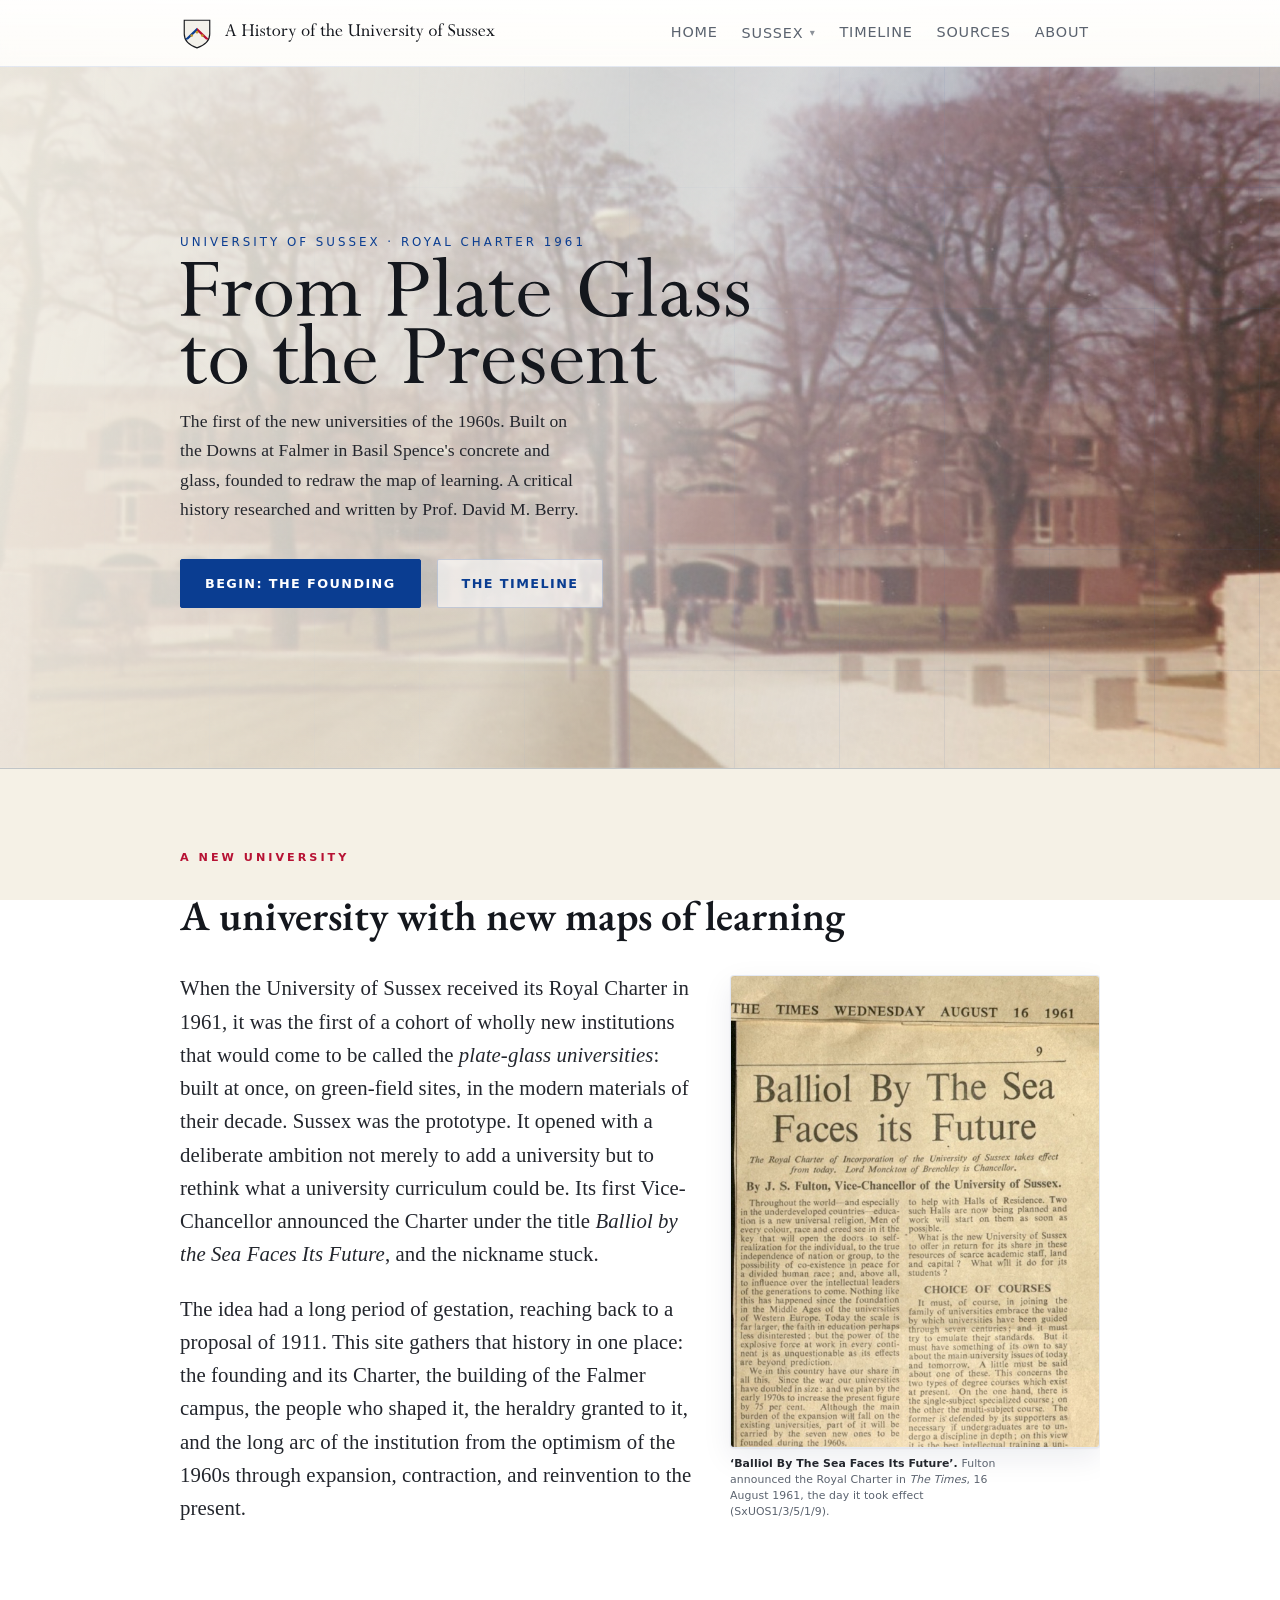
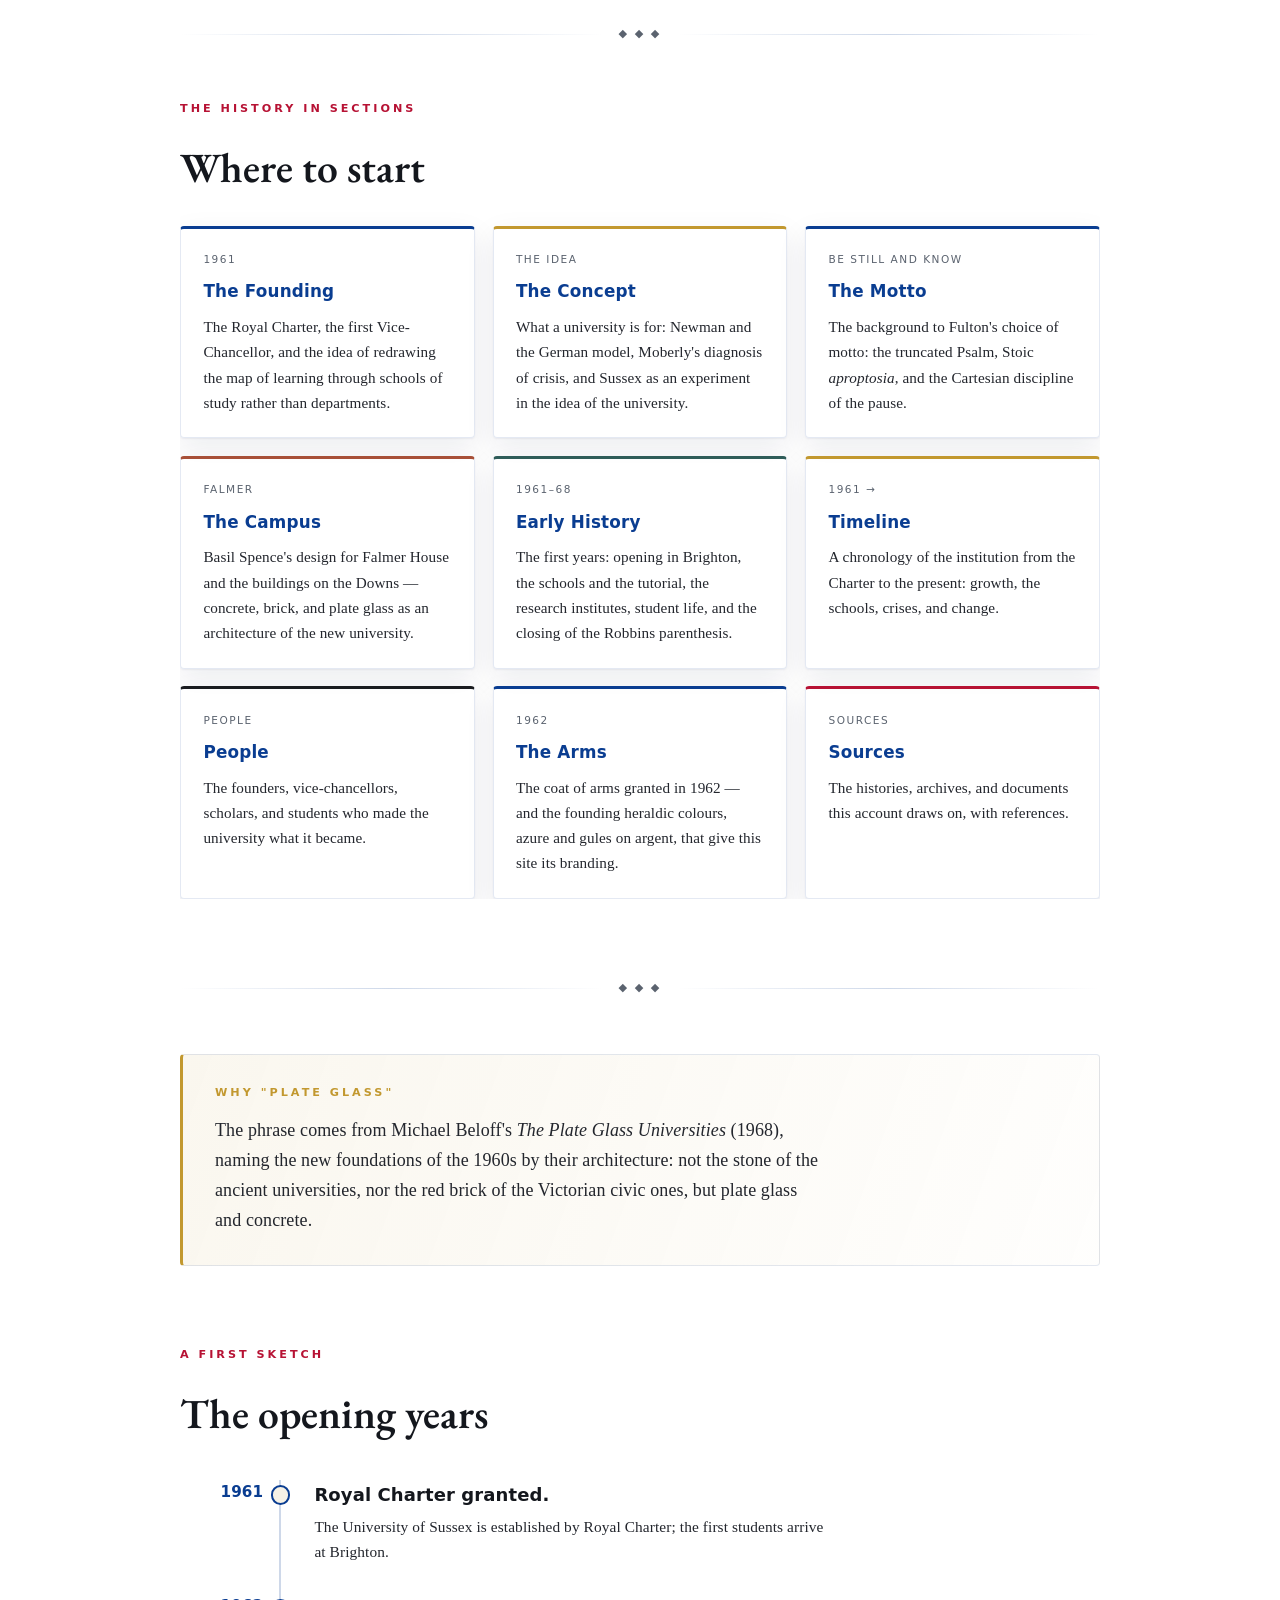
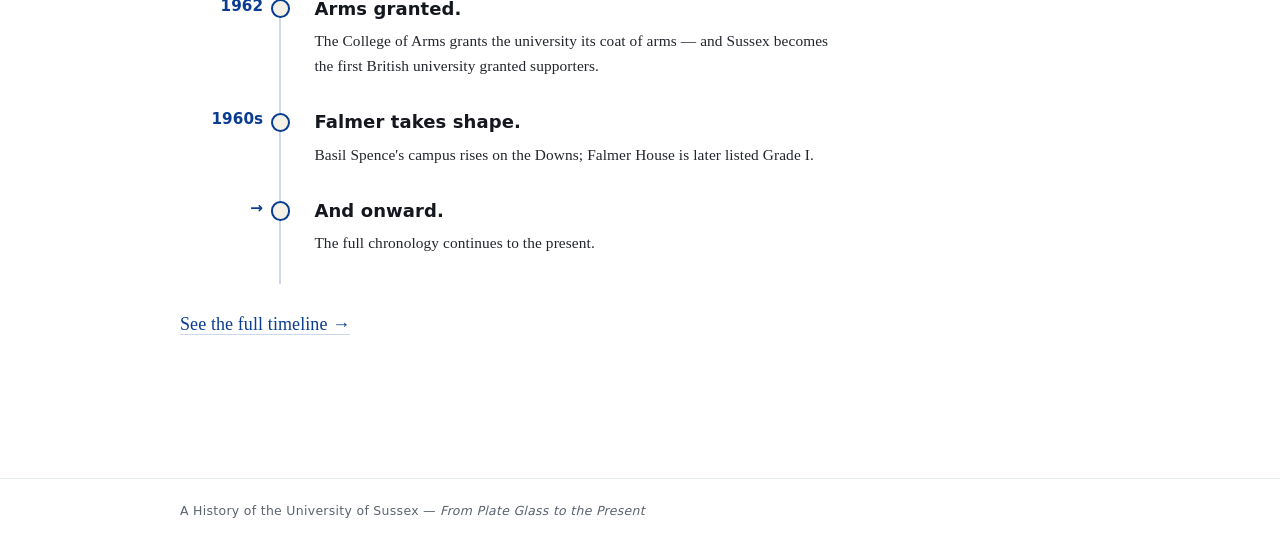
==== commit 07070da3: "Home: drop 'Sussex, chartered first, became the emblem of the type.'" ====
--- a/index.html
+++ b/index.html
@@ -152,7 +152,7 @@
       <section class="block">
         <div class="callout">
           <span class="kicker">Why "plate glass"</span>
-          <p>The phrase comes from Michael Beloff's <em>The Plate Glass Universities</em> (1968), naming the new foundations of the 1960s by their architecture: not the stone of the ancient universities, nor the red brick of the Victorian civic ones, but plate glass and concrete. Sussex, chartered first, became the emblem of the type.</p>
+          <p>The phrase comes from Michael Beloff's <em>The Plate Glass Universities</em> (1968), naming the new foundations of the 1960s by their architecture: not the stone of the ancient universities, nor the red brick of the Victorian civic ones, but plate glass and concrete.</p>
         </div>
       </section>
 
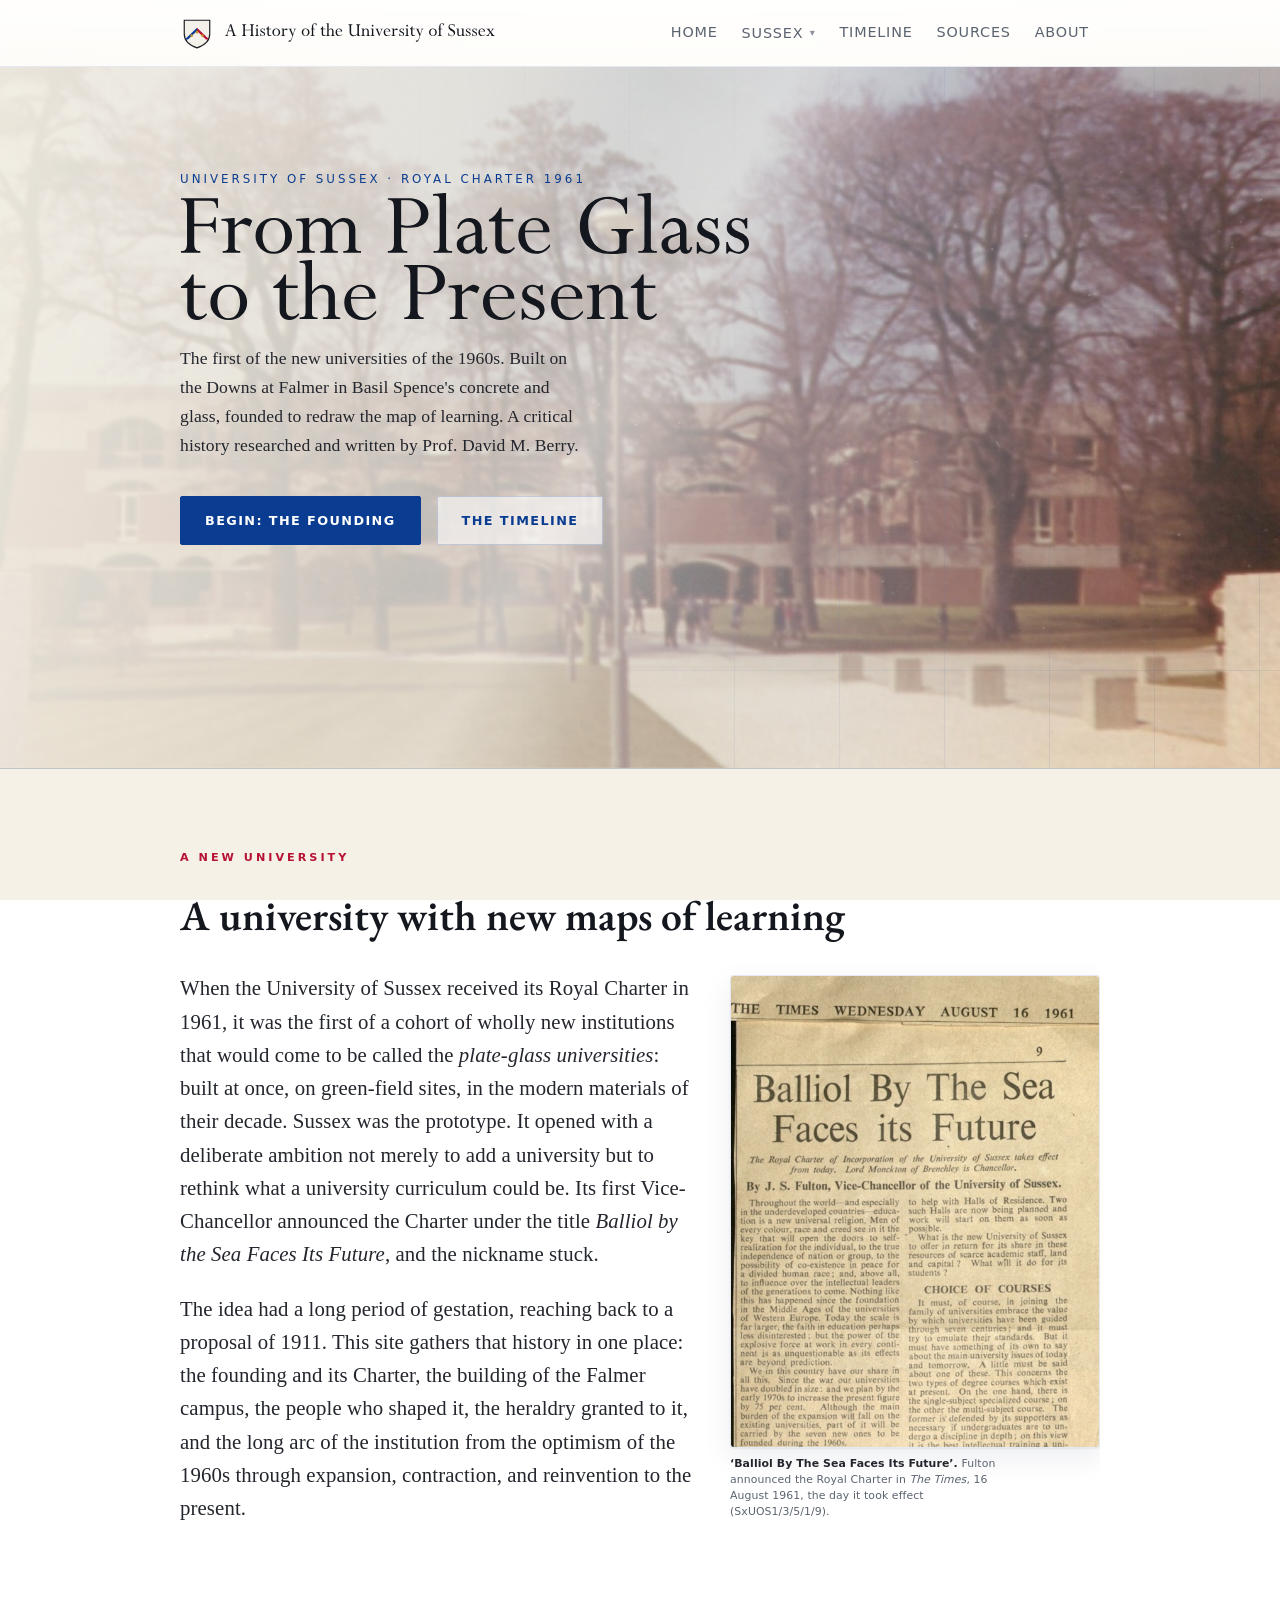
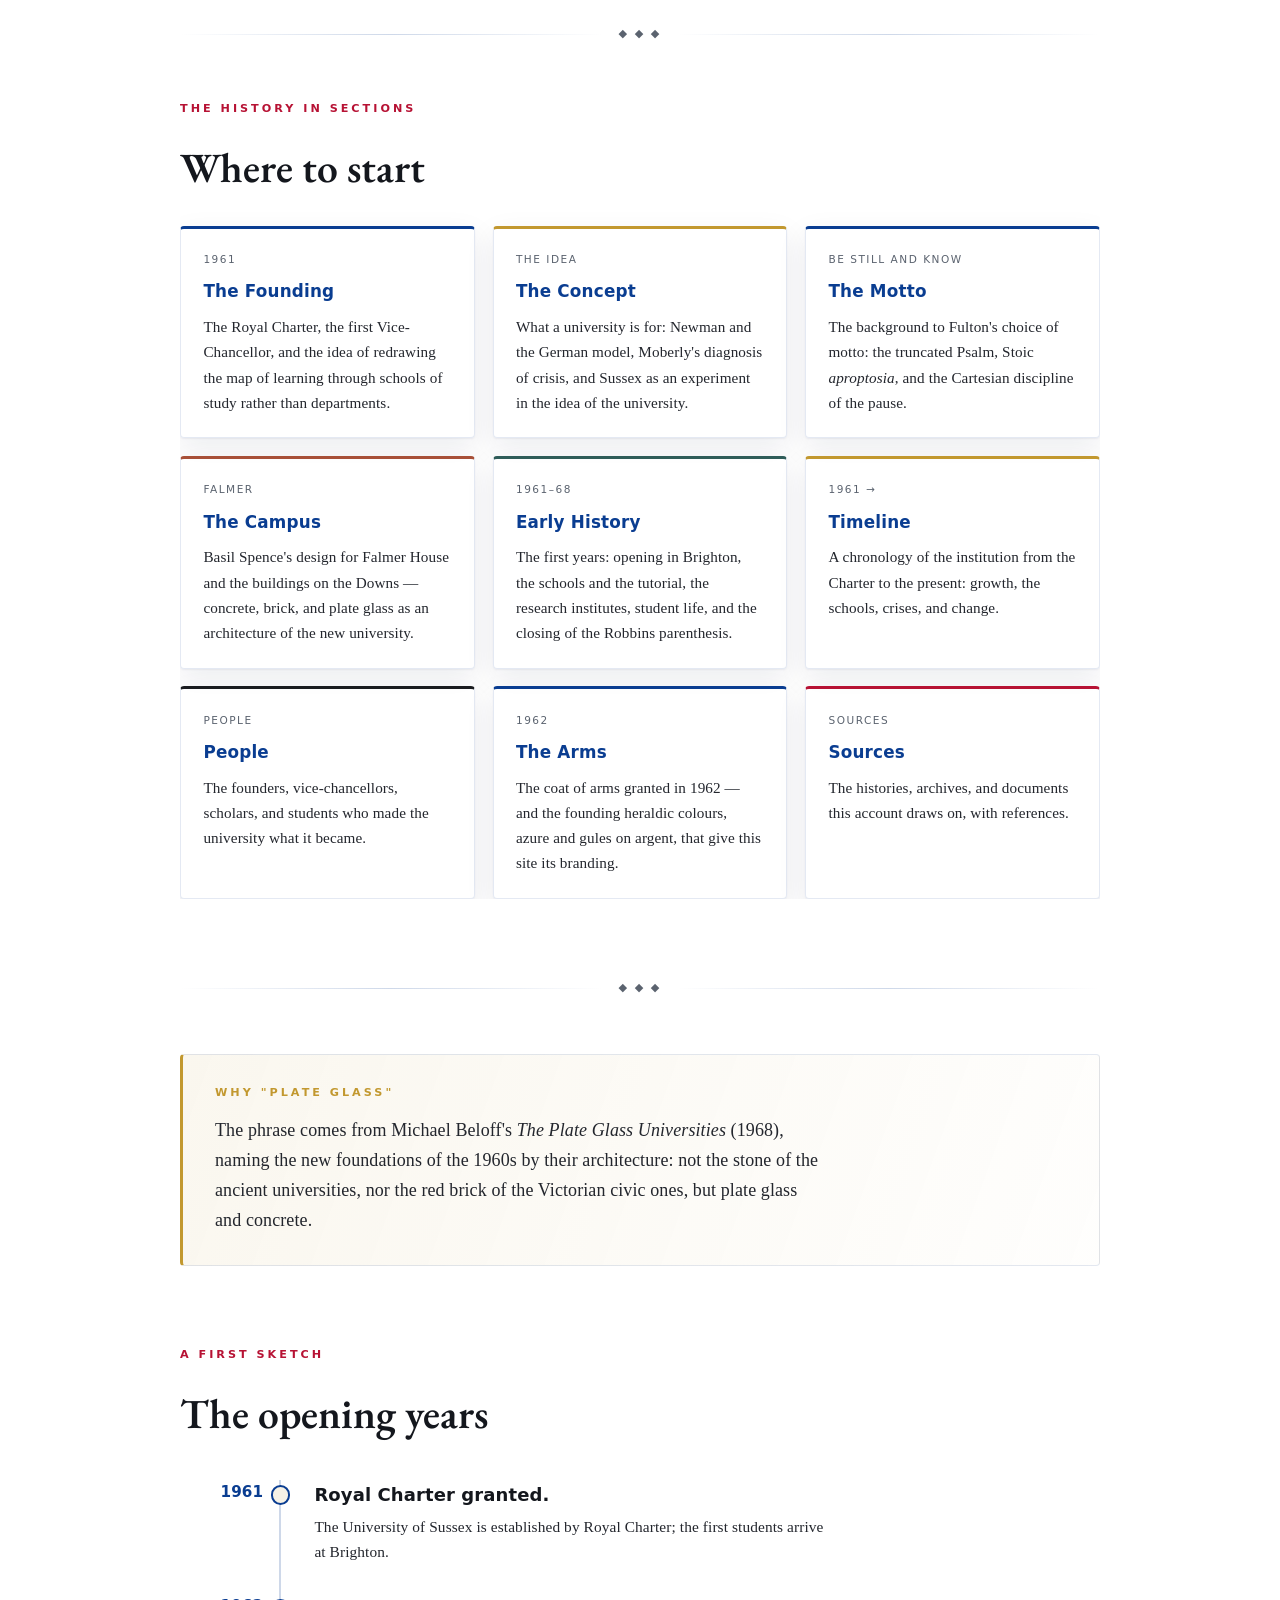
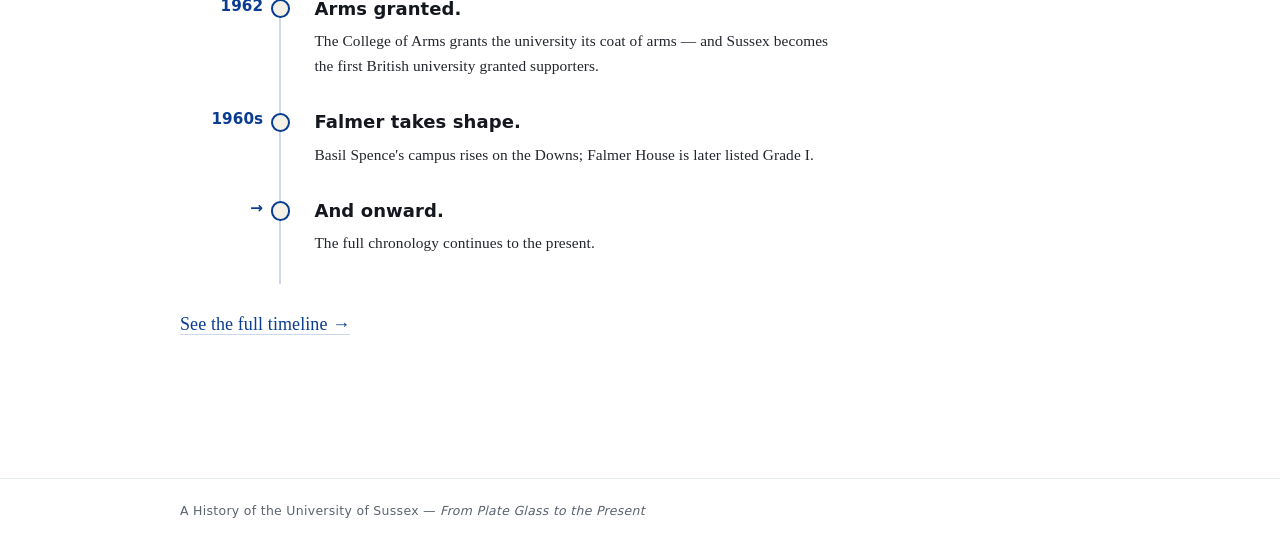
==== commit 1beac84a: "Hero: pin content to top with top padding matched to the kicker margin (balanced, stable spacing); c" ====
--- a/index.html
+++ b/index.html
@@ -7,17 +7,17 @@
   <meta name="description" content="A history of the University of Sussex, the first of the plate-glass universities. Its 1961 Royal Charter, Basil Spence's Falmer campus, the new map of learning, and the institution from the 1960s to the present.">
   <link rel="icon" type="image/svg+xml" href="assets/favicon.svg">
   <meta name="theme-color" content="#0a3d91">
-  <meta property="og:image" content="https://history-of-universities.github.io/history-of-university-of-sussex/assets/brand/share-card.png?v=23">
+  <meta property="og:image" content="https://history-of-universities.github.io/history-of-university-of-sussex/assets/brand/share-card.png?v=24">
   <meta property="og:image:width" content="1200">
   <meta property="og:image:height" content="630">
   <meta name="twitter:card" content="summary_large_image">
-  <meta name="twitter:image" content="https://history-of-universities.github.io/history-of-university-of-sussex/assets/brand/share-card.png?v=23">
+  <meta name="twitter:image" content="https://history-of-universities.github.io/history-of-university-of-sussex/assets/brand/share-card.png?v=24">
   <meta property="og:title" content="A History of the University of Sussex">
   <meta property="og:description" content="From Plate Glass to the Present. The 1961 Charter, the Falmer campus, the new map of learning, and the institution to the present day.">
   <meta property="og:type" content="website">
-  <link rel="stylesheet" href="assets/css/site.css?v=23">
-  <script src="assets/nav.js?v=23" defer></script>
-  <script src="assets/lightbox.js?v=23" defer></script>
+  <link rel="stylesheet" href="assets/css/site.css?v=24">
+  <script src="assets/nav.js?v=24" defer></script>
+  <script src="assets/lightbox.js?v=24" defer></script>
 </head>
 <body>
 
@@ -34,7 +34,7 @@
           <g fill="#c2982f"><circle cx="11" cy="18.4" r="1.25"/><circle cx="16" cy="15.2" r="1.25"/><circle cx="21" cy="18.4" r="1.25"/></g>
         </svg>
         <span class="brand-block">
-          <img class="brand-wordmark" src="assets/brand/wordmark.svg?v=23" alt="A History of the University of Sussex">
+          <img class="brand-wordmark" src="assets/brand/wordmark.svg?v=24" alt="A History of the University of Sussex">
         </span>
       </a>
       <button class="nav-toggle" aria-label="Open menu" aria-expanded="false"><span class="bars" aria-hidden="true">&#9776;</span>&nbsp;Menu</button>
@@ -64,8 +64,8 @@
     <div class="wrap hero-inner">
       <span class="boot">University of Sussex · Royal Charter 1961</span>
       <h1>
-        <img class="ht-line" src="assets/brand/hero-line1.svg?v=23" alt="" aria-hidden="true">
-        <img class="ht-line" src="assets/brand/hero-line2.svg?v=23" alt="" aria-hidden="true">
+        <img class="ht-line" src="assets/brand/hero-line1.svg?v=24" alt="" aria-hidden="true">
+        <img class="ht-line" src="assets/brand/hero-line2.svg?v=24" alt="" aria-hidden="true">
         <span class="vh">From Plate Glass to the Present</span>
       </h1>
       <p class="tagline">The first of the new universities of the 1960s. Built on the Downs at Falmer in Basil Spence's concrete and glass, founded to redraw the map of learning. A critical history researched and written by Prof. David M. Berry.</p>
--- a/assets/css/site.css
+++ b/assets/css/site.css
@@ -147,7 +147,7 @@
 
 /* ---------- hero: a 1964 photograph, slow Ken Burns, behind a plate-glass wash ---------- */
 .hero {
-  position: relative; min-height: 78vh; display: flex; align-items: center;
+  position: relative; min-height: 78vh; display: flex; align-items: flex-start;
   overflow: hidden; border-bottom: 1px solid var(--line-soft);
   background: #d8d6cd;
 }
@@ -212,7 +212,7 @@
 .lb-overlay .lb-cap b { color: #fff; }
 .lb-close { position: fixed; top: 1.1rem; right: 1.3rem; width: 2.4rem; height: 2.4rem; border-radius: 50%; border: 1px solid rgba(255,255,255,0.4); background: rgba(0,0,0,0.3); color: #fff; font-size: 1.3rem; line-height: 1; cursor: pointer; display: flex; align-items: center; justify-content: center; }
 .lb-close:hover { background: rgba(255,255,255,0.15); }
-.hero-inner { position: relative; z-index: 2; padding: 8vh 0; }
+.hero-inner { position: relative; z-index: 2; padding: 6rem 0; }
 .boot { font-family: var(--sans); font-size: 0.74rem; letter-spacing: 3px; color: var(--azure); text-transform: uppercase; margin-bottom: 6rem; }
 
 /* the hero title is set as Perpetua outlines (assets/brand/), so it needs no web font.
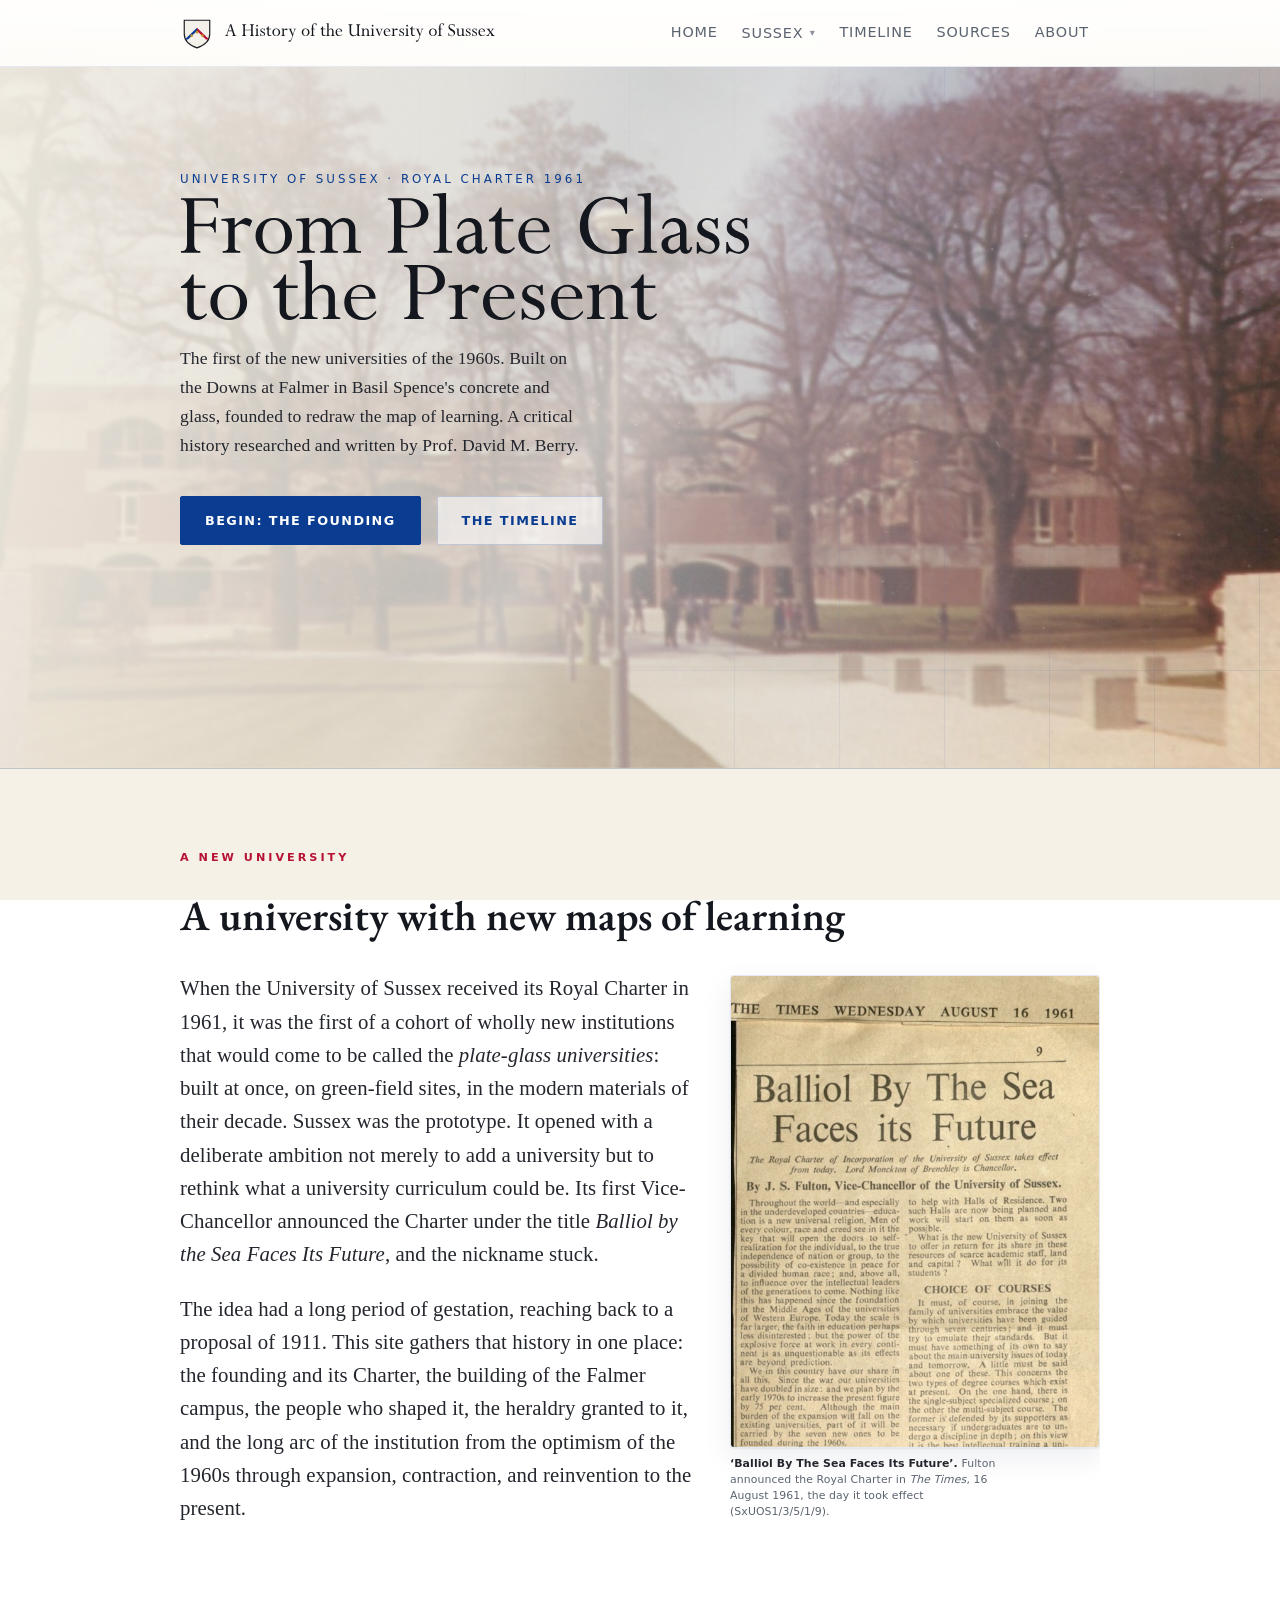
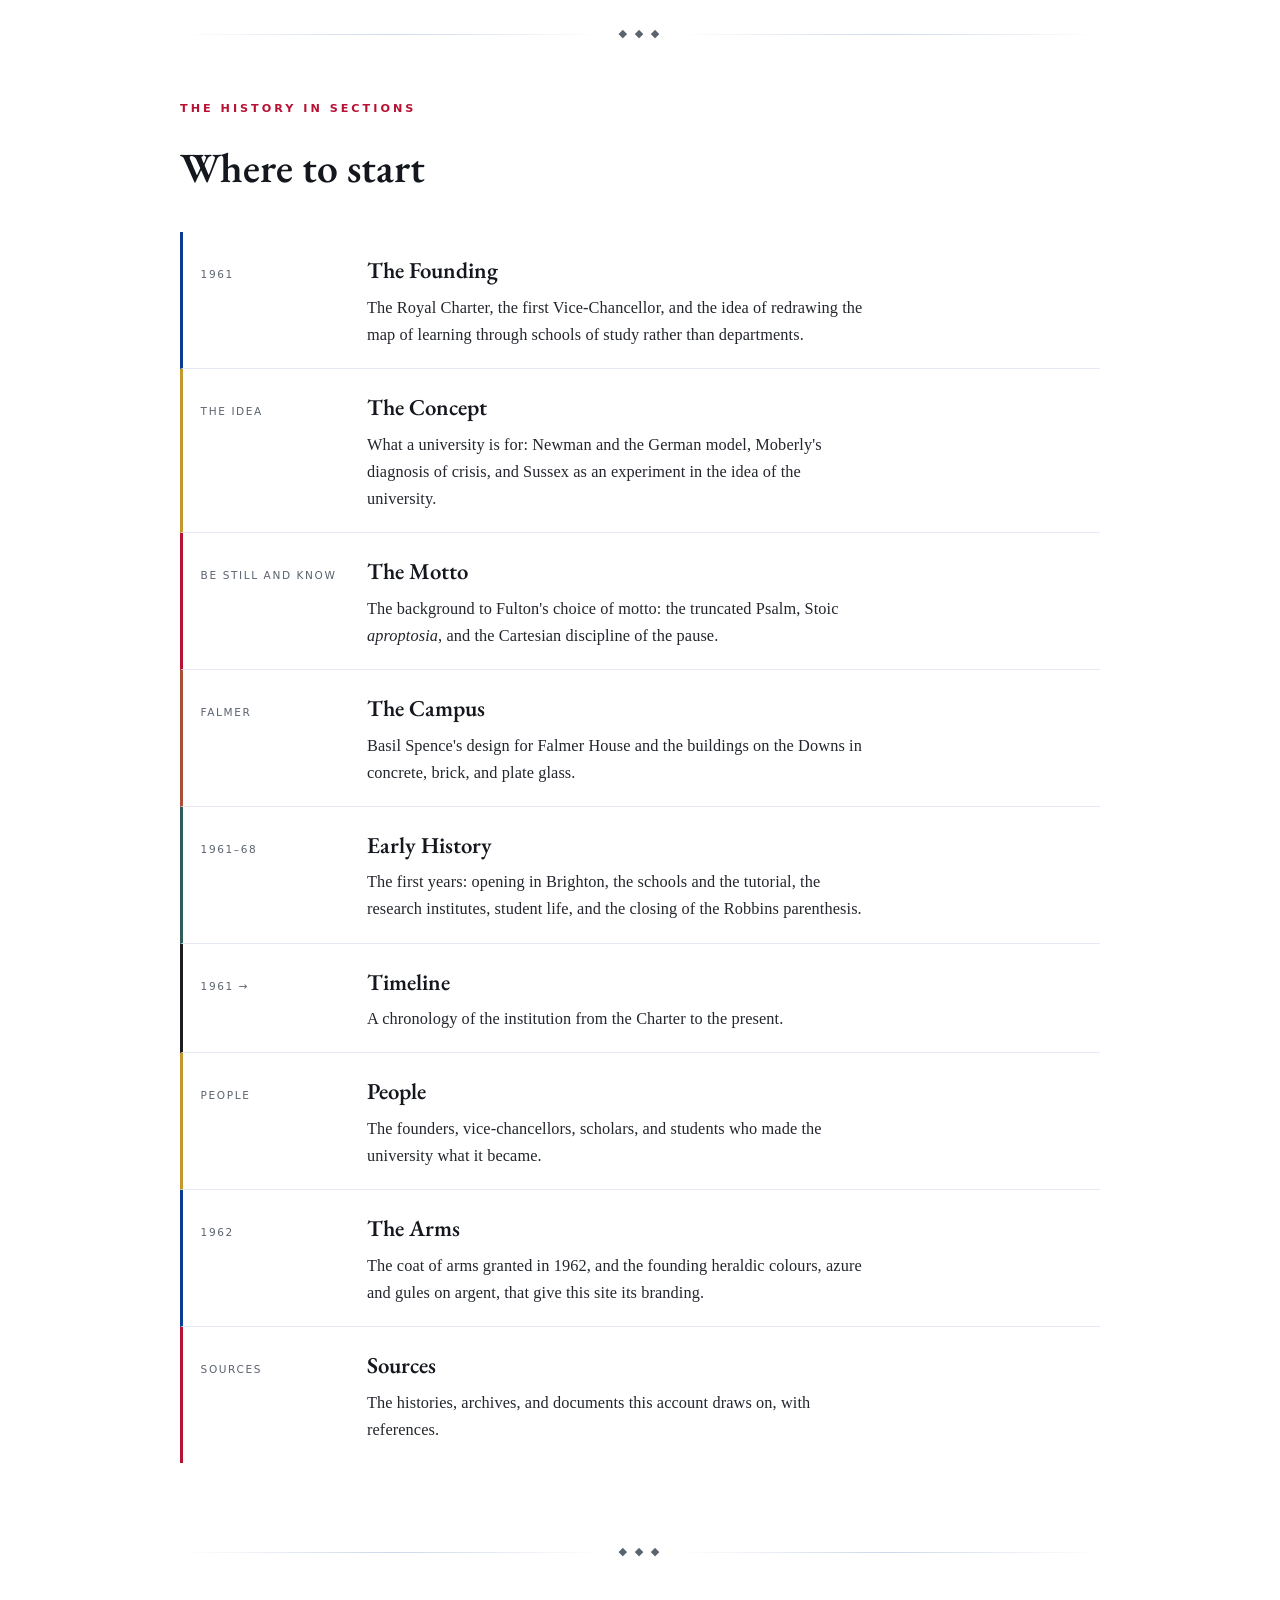
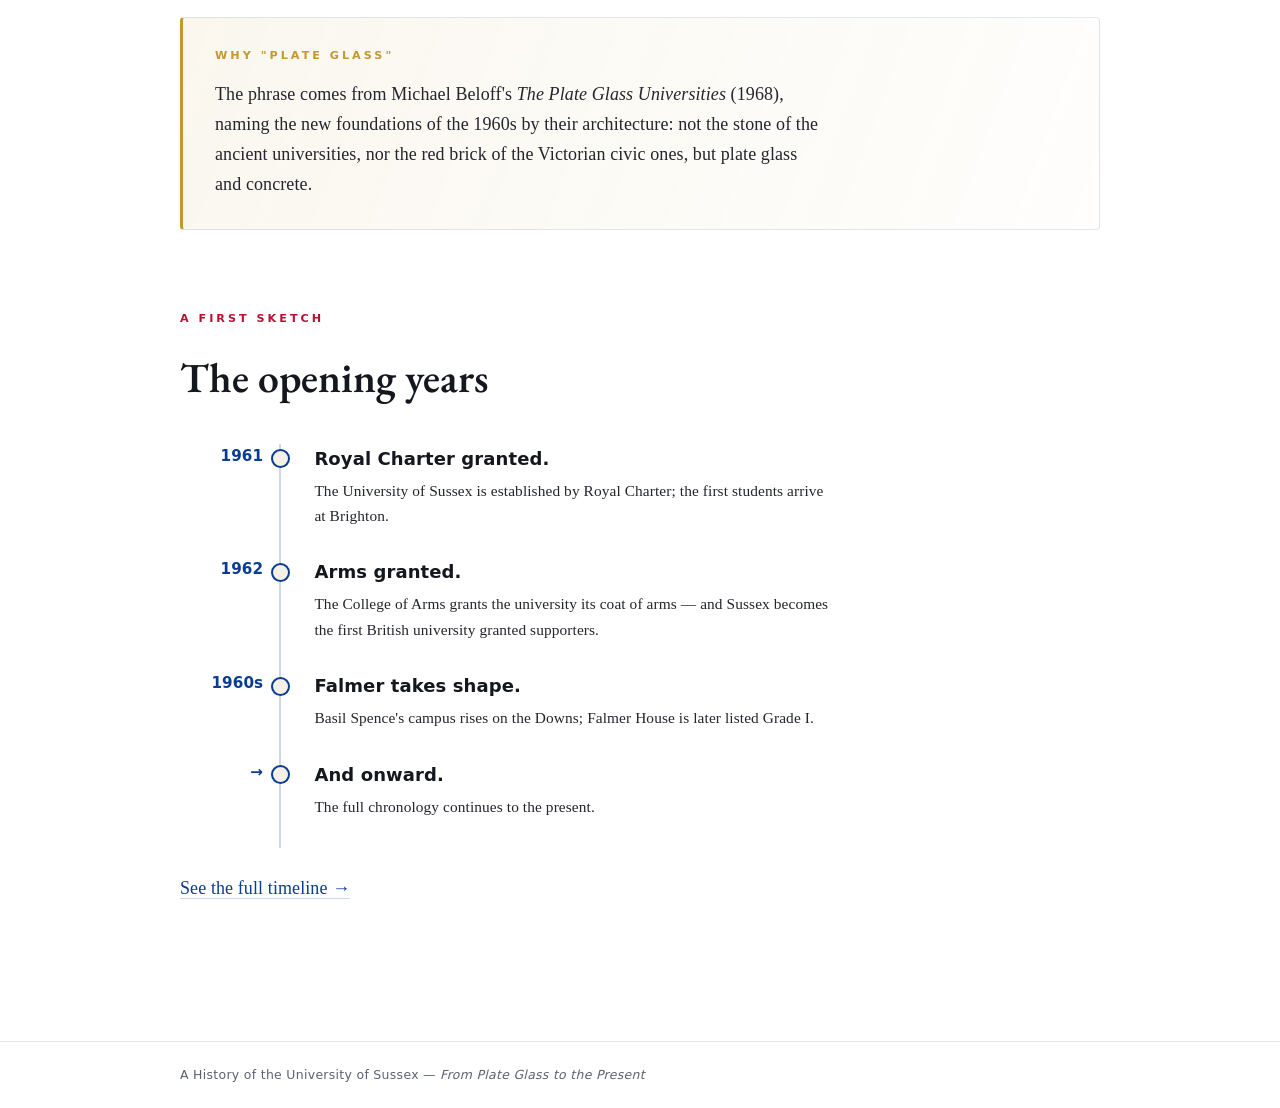
==== commit 63610dc1: "De-fingerprint pass (ai-ui-fingerprints checklist) - Replace the home 9-up card grid with an editori" ====
--- a/index.html
+++ b/index.html
@@ -7,17 +7,17 @@
   <meta name="description" content="A history of the University of Sussex, the first of the plate-glass universities. Its 1961 Royal Charter, Basil Spence's Falmer campus, the new map of learning, and the institution from the 1960s to the present.">
   <link rel="icon" type="image/svg+xml" href="assets/favicon.svg">
   <meta name="theme-color" content="#0a3d91">
-  <meta property="og:image" content="https://history-of-universities.github.io/history-of-university-of-sussex/assets/brand/share-card.png?v=24">
+  <meta property="og:image" content="https://history-of-universities.github.io/history-of-university-of-sussex/assets/brand/share-card.png?v=25">
   <meta property="og:image:width" content="1200">
   <meta property="og:image:height" content="630">
   <meta name="twitter:card" content="summary_large_image">
-  <meta name="twitter:image" content="https://history-of-universities.github.io/history-of-university-of-sussex/assets/brand/share-card.png?v=24">
+  <meta name="twitter:image" content="https://history-of-universities.github.io/history-of-university-of-sussex/assets/brand/share-card.png?v=25">
   <meta property="og:title" content="A History of the University of Sussex">
   <meta property="og:description" content="From Plate Glass to the Present. The 1961 Charter, the Falmer campus, the new map of learning, and the institution to the present day.">
   <meta property="og:type" content="website">
-  <link rel="stylesheet" href="assets/css/site.css?v=24">
-  <script src="assets/nav.js?v=24" defer></script>
-  <script src="assets/lightbox.js?v=24" defer></script>
+  <link rel="stylesheet" href="assets/css/site.css?v=25">
+  <script src="assets/nav.js?v=25" defer></script>
+  <script src="assets/lightbox.js?v=25" defer></script>
 </head>
 <body>
 
@@ -34,7 +34,7 @@
           <g fill="#c2982f"><circle cx="11" cy="18.4" r="1.25"/><circle cx="16" cy="15.2" r="1.25"/><circle cx="21" cy="18.4" r="1.25"/></g>
         </svg>
         <span class="brand-block">
-          <img class="brand-wordmark" src="assets/brand/wordmark.svg?v=24" alt="A History of the University of Sussex">
+          <img class="brand-wordmark" src="assets/brand/wordmark.svg?v=25" alt="A History of the University of Sussex">
         </span>
       </a>
       <button class="nav-toggle" aria-label="Open menu" aria-expanded="false"><span class="bars" aria-hidden="true">&#9776;</span>&nbsp;Menu</button>
@@ -64,8 +64,8 @@
     <div class="wrap hero-inner">
       <span class="boot">University of Sussex · Royal Charter 1961</span>
       <h1>
-        <img class="ht-line" src="assets/brand/hero-line1.svg?v=24" alt="" aria-hidden="true">
-        <img class="ht-line" src="assets/brand/hero-line2.svg?v=24" alt="" aria-hidden="true">
+        <img class="ht-line" src="assets/brand/hero-line1.svg?v=25" alt="" aria-hidden="true">
+        <img class="ht-line" src="assets/brand/hero-line2.svg?v=25" alt="" aria-hidden="true">
         <span class="vh">From Plate Glass to the Present</span>
       </h1>
       <p class="tagline">The first of the new universities of the 1960s. Built on the Downs at Falmer in Basil Spence's concrete and glass, founded to redraw the map of learning. A critical history researched and written by Prof. David M. Berry.</p>
@@ -97,53 +97,17 @@
       <section class="block">
         <span class="kicker">The history in sections</span>
         <h2>Where to start</h2>
-        <div class="grid">
-          <article class="card az">
-            <p class="obj">1961</p>
-            <h3><a href="founding.html">The Founding</a></h3>
-            <p>The Royal Charter, the first Vice-Chancellor, and the idea of redrawing the map of learning through schools of study rather than departments.</p>
-          </article>
-          <article class="card or">
-            <p class="obj">The idea</p>
-            <h3><a href="concept.html">The Concept</a></h3>
-            <p>What a university is for: Newman and the German model, Moberly's diagnosis of crisis, and Sussex as an experiment in the idea of the university.</p>
-          </article>
-          <article class="card az">
-            <p class="obj">Be still and know</p>
-            <h3><a href="motto.html">The Motto</a></h3>
-            <p>The background to Fulton's choice of motto: the truncated Psalm, Stoic <em>aproptosia</em>, and the Cartesian discipline of the pause.</p>
-          </article>
-          <article class="card tc">
-            <p class="obj">Falmer</p>
-            <h3><a href="campus.html">The Campus</a></h3>
-            <p>Basil Spence's design for Falmer House and the buildings on the Downs — concrete, brick, and plate glass as an architecture of the new university.</p>
-          </article>
-          <article class="card te">
-            <p class="obj">1961&ndash;68</p>
-            <h3><a href="early-history.html">Early History</a></h3>
-            <p>The first years: opening in Brighton, the schools and the tutorial, the research institutes, student life, and the closing of the Robbins parenthesis.</p>
-          </article>
-          <article class="card or">
-            <p class="obj">1961 →</p>
-            <h3><a href="timeline.html">Timeline</a></h3>
-            <p>A chronology of the institution from the Charter to the present: growth, the schools, crises, and change.</p>
-          </article>
-          <article class="card sa">
-            <p class="obj">People</p>
-            <h3><a href="people.html">People</a></h3>
-            <p>The founders, vice-chancellors, scholars, and students who made the university what it became.</p>
-          </article>
-          <article class="card az">
-            <p class="obj">1962</p>
-            <h3><a href="arms.html">The Arms</a></h3>
-            <p>The coat of arms granted in 1962 — and the founding heraldic colours, azure and gules on argent, that give this site its branding.</p>
-          </article>
-          <article class="card gu">
-            <p class="obj">Sources</p>
-            <h3><a href="bibliography.html">Sources</a></h3>
-            <p>The histories, archives, and documents this account draws on, with references.</p>
-          </article>
-        </div>
+        <ol class="contents">
+          <li class="az"><span class="yr">1961</span><div><h3><a href="founding.html">The Founding</a></h3><p>The Royal Charter, the first Vice-Chancellor, and the idea of redrawing the map of learning through schools of study rather than departments.</p></div></li>
+          <li class="or"><span class="yr">The idea</span><div><h3><a href="concept.html">The Concept</a></h3><p>What a university is for: Newman and the German model, Moberly's diagnosis of crisis, and Sussex as an experiment in the idea of the university.</p></div></li>
+          <li class="gu"><span class="yr">Be still and know</span><div><h3><a href="motto.html">The Motto</a></h3><p>The background to Fulton's choice of motto: the truncated Psalm, Stoic <em>aproptosia</em>, and the Cartesian discipline of the pause.</p></div></li>
+          <li class="tc"><span class="yr">Falmer</span><div><h3><a href="campus.html">The Campus</a></h3><p>Basil Spence's design for Falmer House and the buildings on the Downs in concrete, brick, and plate glass.</p></div></li>
+          <li class="te"><span class="yr">1961&ndash;68</span><div><h3><a href="early-history.html">Early History</a></h3><p>The first years: opening in Brighton, the schools and the tutorial, the research institutes, student life, and the closing of the Robbins parenthesis.</p></div></li>
+          <li class="sa"><span class="yr">1961 &rarr;</span><div><h3><a href="timeline.html">Timeline</a></h3><p>A chronology of the institution from the Charter to the present.</p></div></li>
+          <li class="or"><span class="yr">People</span><div><h3><a href="people.html">People</a></h3><p>The founders, vice-chancellors, scholars, and students who made the university what it became.</p></div></li>
+          <li class="az"><span class="yr">1962</span><div><h3><a href="arms.html">The Arms</a></h3><p>The coat of arms granted in 1962, and the founding heraldic colours, azure and gules on argent, that give this site its branding.</p></div></li>
+          <li class="gu"><span class="yr">Sources</span><div><h3><a href="bibliography.html">Sources</a></h3><p>The histories, archives, and documents this account draws on, with references.</p></div></li>
+        </ol>
       </section>
 
       <div class="rule">◆ ◆ ◆</div>
@@ -166,7 +130,7 @@
           <li><span class="yr">1960s</span><div class="ev"><b>Falmer takes shape.</b><p>Basil Spence's campus rises on the Downs; Falmer House is later listed Grade I.</p></div></li>
           <li><span class="yr">→</span><div class="ev"><b>And onward.</b><p>The full chronology continues to the present.</p></div></li>
         </ul>
-        <p style="margin-top:1.6rem"><a href="timeline.html">See the full timeline →</a></p>
+        <p class="more"><a href="timeline.html">See the full timeline →</a></p>
       </section>
 
     </div>
--- a/assets/css/site.css
+++ b/assets/css/site.css
@@ -86,7 +86,7 @@
   display: flex; align-items: center; justify-content: space-between;
   padding: 12px 0; gap: 1rem; position: relative;
 }
-.brand { display: flex; align-items: center; gap: 0.7rem; border: 0 !important; }
+.brand { display: flex; align-items: center; gap: 0.7rem; border: 0; }
 .brand svg { width: 34px; height: 34px; display: block; }
 .brand-block { display: flex; flex-direction: column; align-items: flex-start; gap: 0.18rem; line-height: 1.1; }
 .brand-name { font-family: var(--sans); font-weight: 700; font-size: 0.92rem; letter-spacing: 0.4px; color: var(--bright); }
@@ -273,6 +273,41 @@
 .card.te { border-top: 3px solid var(--teal); }
 .card.tc { border-top: 3px solid var(--terracotta); }
 
+/* contents: an editorial index (replaces the home card grid), each entry
+   carrying a coloured spine from the heraldic / period palette */
+.contents { list-style: none; padding: 0; margin: 1.9rem 0 0; }
+.contents li {
+  display: grid; grid-template-columns: 8.5rem 1fr; gap: 0.25rem 1.9rem; align-items: baseline;
+  padding: 1.25rem 0 1.25rem 1.1rem; border-bottom: 1px solid var(--line-soft); border-left: 3px solid transparent;
+}
+.contents li:last-child { border-bottom: 0; }
+.contents .yr { font-family: var(--sans); font-size: 0.66rem; letter-spacing: 1.6px; text-transform: uppercase; color: var(--ink-dim); }
+.contents h3 { font-family: var(--display); font-weight: 600; font-size: 1.42rem; letter-spacing: 0; margin: 0 0 0.25rem; }
+.contents h3 a { border: 0; color: var(--bright); }
+.contents h3 a:hover { color: var(--gules); }
+.contents p { margin: 0; font-size: 1.02rem; color: var(--ink); max-width: 62ch; }
+.contents li.az { border-left-color: var(--azure); }
+.contents li.gu { border-left-color: var(--gules); }
+.contents li.or { border-left-color: var(--or); }
+.contents li.te { border-left-color: var(--teal); }
+.contents li.tc { border-left-color: var(--terracotta); }
+.contents li.sa { border-left-color: var(--sable); }
+@media (max-width: 600px) { .contents li { grid-template-columns: 1fr; padding-left: 0.9rem; } }
+
+/* small folded-in utilities (were inline styles) */
+.more { margin-top: 1.6rem; }
+.source-note { margin-top: 1.8rem; }
+.gallery-head { margin-top: 2rem; }
+.bib .callout { margin-bottom: 2rem; }
+.callout .ref { margin: 0; }
+.callout .ref + .ref { margin-top: 0.6rem; }
+
+/* arms: the blazon lockup and shield */
+.blazon-grid { display: grid; grid-template-columns: 0.7fr 1.3fr; gap: 2.5rem; align-items: center; }
+.blazon-grid .pull { margin-top: 0.6rem; }
+.arms-shield { width: 100%; max-width: 240px; height: auto; filter: drop-shadow(0 8px 24px rgba(10,25,60,0.18)); }
+@media (max-width: 640px) { .blazon-grid { grid-template-columns: 1fr; } }
+
 /* method list */
 .method { list-style: none; padding: 0; margin: 1.5rem 0 0; display: grid; gap: 1rem; }
 .method li { padding-left: 2.4rem; position: relative; }
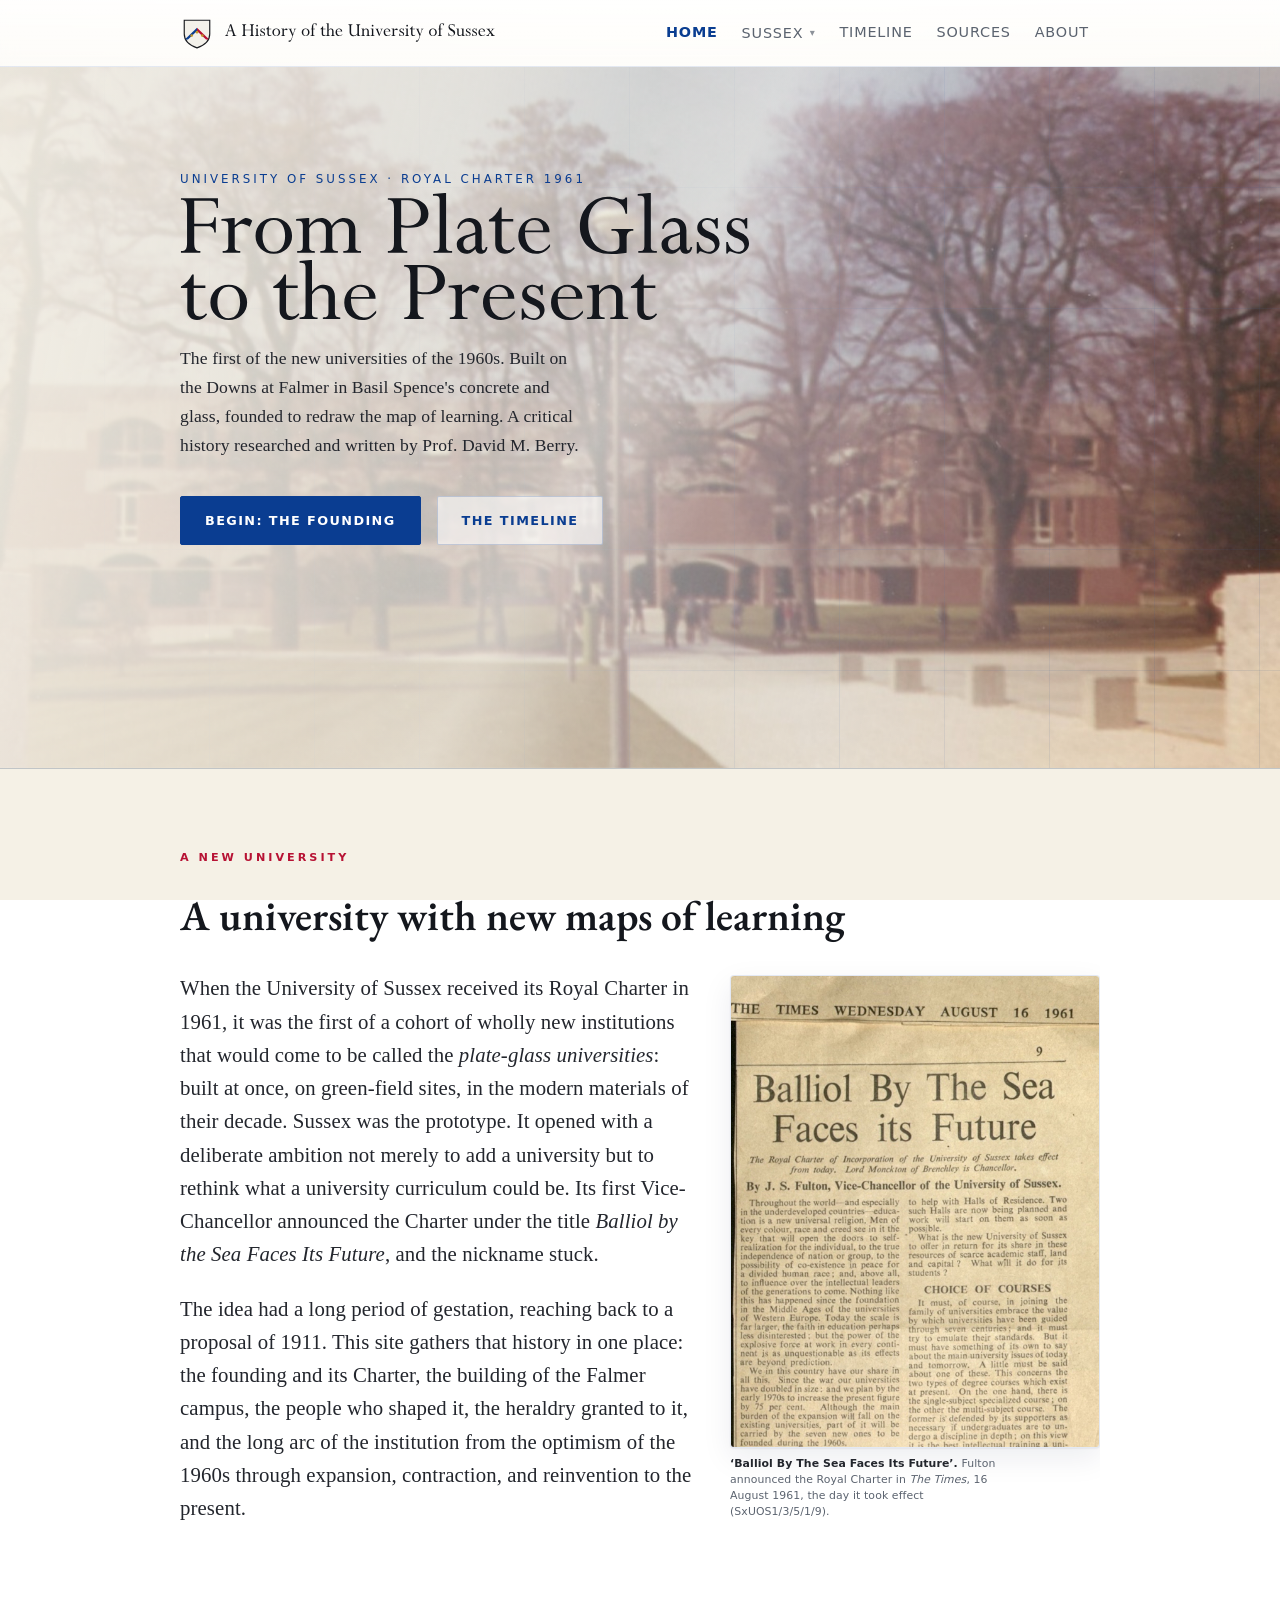
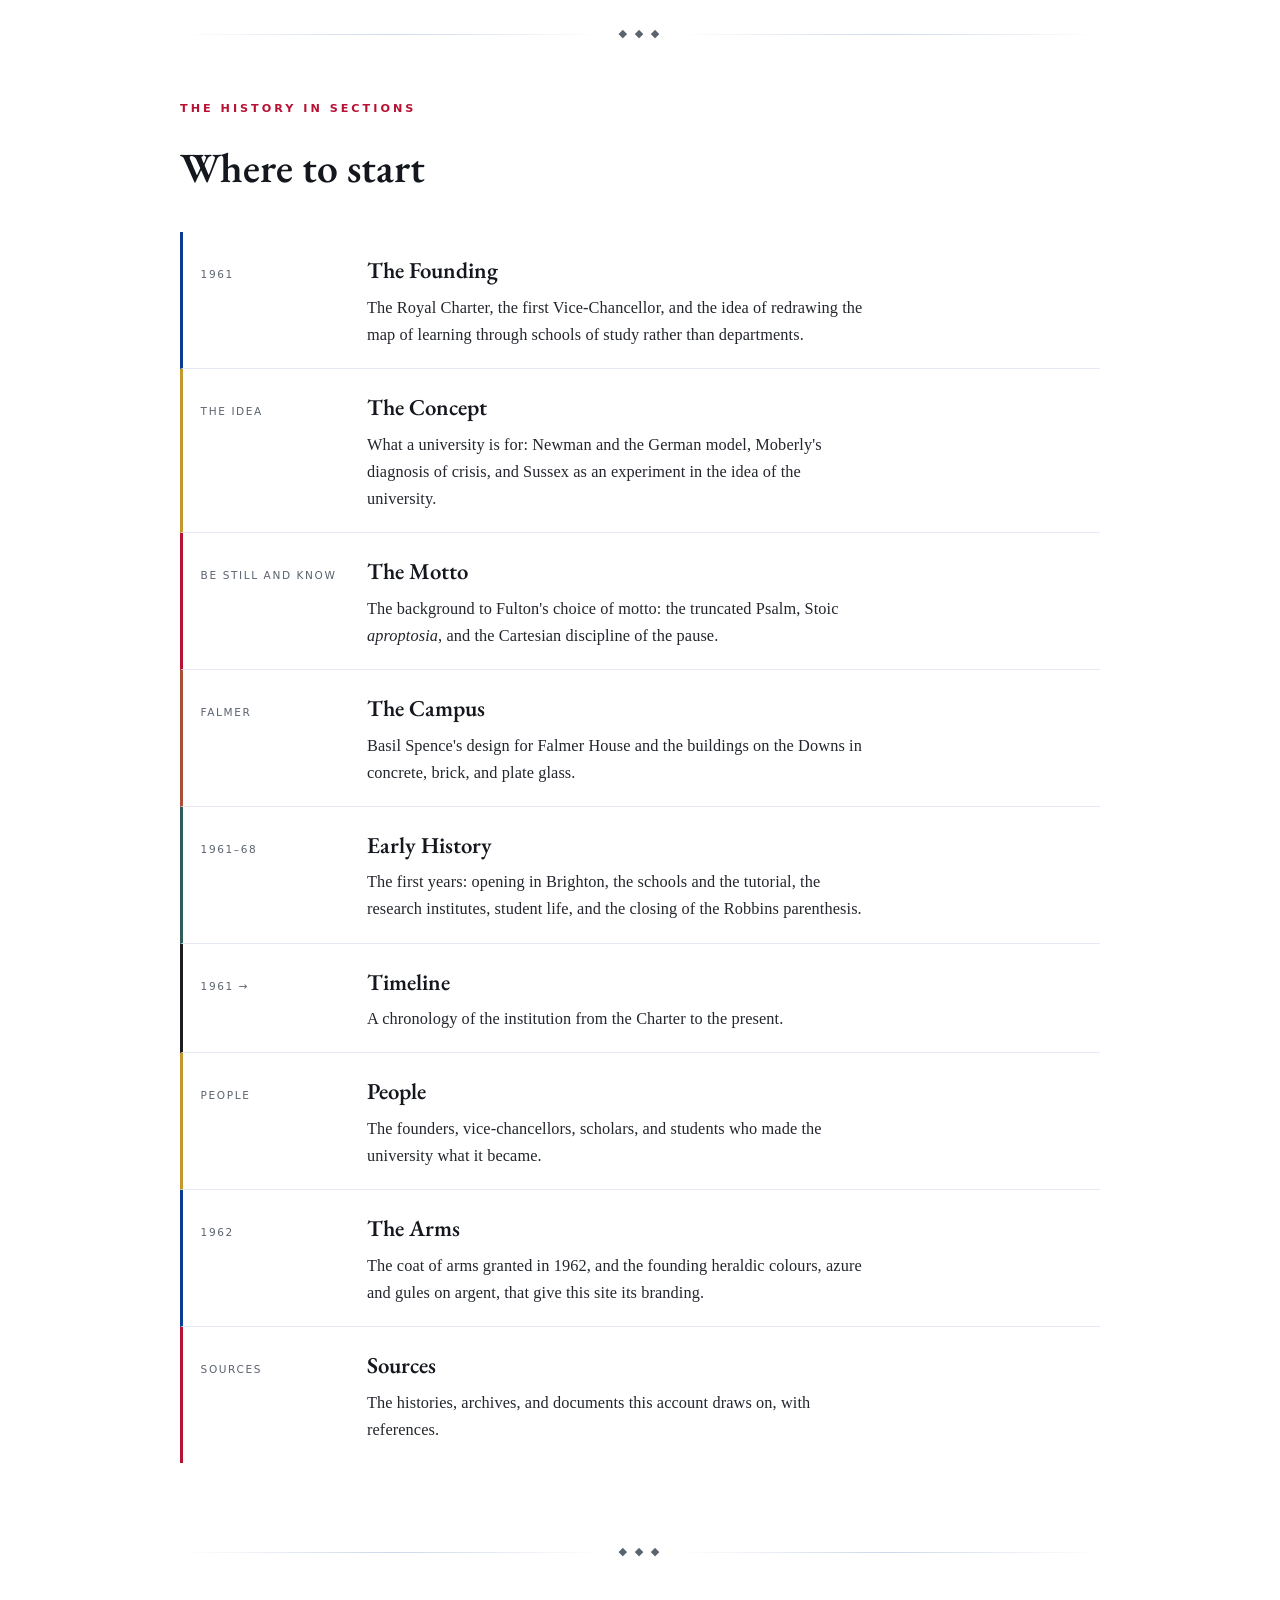
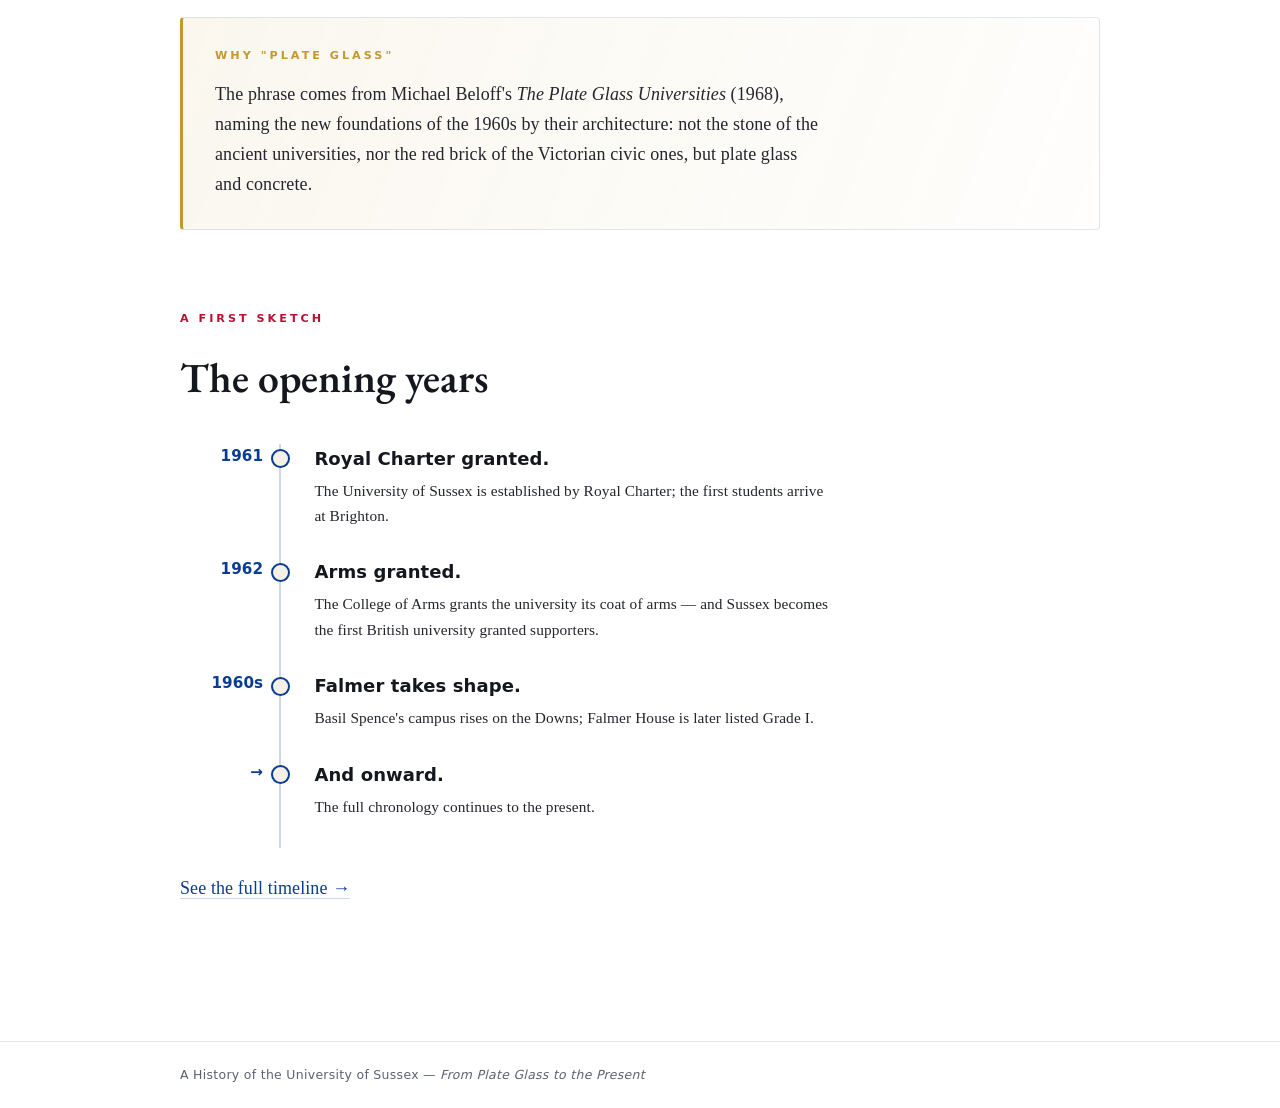
==== commit e921e1b6: "Accessibility, performance, and navigation improvements Skip link, keyboard-accessible lightbox with" ====
--- a/index.html
+++ b/index.html
@@ -7,19 +7,21 @@
   <meta name="description" content="A history of the University of Sussex, the first of the plate-glass universities. Its 1961 Royal Charter, Basil Spence's Falmer campus, the new map of learning, and the institution from the 1960s to the present.">
   <link rel="icon" type="image/svg+xml" href="assets/favicon.svg">
   <meta name="theme-color" content="#0a3d91">
-  <meta property="og:image" content="https://history-of-universities.github.io/history-of-university-of-sussex/assets/brand/share-card.png?v=25">
+  <meta property="og:image" content="https://history-of-universities.github.io/history-of-university-of-sussex/assets/brand/share-card.png?v=26">
   <meta property="og:image:width" content="1200">
   <meta property="og:image:height" content="630">
   <meta name="twitter:card" content="summary_large_image">
-  <meta name="twitter:image" content="https://history-of-universities.github.io/history-of-university-of-sussex/assets/brand/share-card.png?v=25">
+  <meta name="twitter:image" content="https://history-of-universities.github.io/history-of-university-of-sussex/assets/brand/share-card.png?v=26">
   <meta property="og:title" content="A History of the University of Sussex">
   <meta property="og:description" content="From Plate Glass to the Present. The 1961 Charter, the Falmer campus, the new map of learning, and the institution to the present day.">
   <meta property="og:type" content="website">
-  <link rel="stylesheet" href="assets/css/site.css?v=25">
-  <script src="assets/nav.js?v=25" defer></script>
-  <script src="assets/lightbox.js?v=25" defer></script>
+  <meta property="og:url" content="https://history-of-universities.github.io/history-of-university-of-sussex/">
+  <link rel="stylesheet" href="assets/css/site.css?v=26">
+  <script src="assets/nav.js?v=26" defer></script>
+  <script src="assets/lightbox.js?v=26" defer></script>
 </head>
 <body>
+  <a class="skip-link" href="#main-content">Skip to content</a>
 
   <header class="site-header">
     <div class="wrap">
@@ -34,12 +36,12 @@
           <g fill="#c2982f"><circle cx="11" cy="18.4" r="1.25"/><circle cx="16" cy="15.2" r="1.25"/><circle cx="21" cy="18.4" r="1.25"/></g>
         </svg>
         <span class="brand-block">
-          <img class="brand-wordmark" src="assets/brand/wordmark.svg?v=25" alt="A History of the University of Sussex">
+          <img class="brand-wordmark" src="assets/brand/wordmark.svg?v=26" alt="A History of the University of Sussex">
         </span>
       </a>
       <button class="nav-toggle" aria-label="Open menu" aria-expanded="false"><span class="bars" aria-hidden="true">&#9776;</span>&nbsp;Menu</button>
       <nav class="site-nav" id="site-nav">
-        <a class="nav-top nav-direct" href="./">Home</a>
+        <a class="nav-top nav-direct" href="./" aria-current="page">Home</a>
         <div class="nav-group">
           <button class="nav-top" type="button" aria-expanded="false">Sussex <span class="caret">&#9662;</span></button>
           <div class="nav-menu">
@@ -64,8 +66,8 @@
     <div class="wrap hero-inner">
       <span class="boot">University of Sussex · Royal Charter 1961</span>
       <h1>
-        <img class="ht-line" src="assets/brand/hero-line1.svg?v=25" alt="" aria-hidden="true">
-        <img class="ht-line" src="assets/brand/hero-line2.svg?v=25" alt="" aria-hidden="true">
+        <img class="ht-line" src="assets/brand/hero-line1.svg?v=26" alt="" aria-hidden="true">
+        <img class="ht-line" src="assets/brand/hero-line2.svg?v=26" alt="" aria-hidden="true">
         <span class="vh">From Plate Glass to the Present</span>
       </h1>
       <p class="tagline">The first of the new universities of the 1960s. Built on the Downs at Falmer in Basil Spence's concrete and glass, founded to redraw the map of learning. A critical history researched and written by Prof. David M. Berry.</p>
@@ -76,7 +78,7 @@
     </div>
   </section>
 
-  <main class="content">
+  <main class="content" id="main-content">
     <div class="wrap">
 
       <!-- LEDE -->
@@ -84,14 +86,14 @@
         <span class="kicker">A new university</span>
         <h2>A university with new maps of learning</h2>
         <figure class="fig fig-right">
-          <img src="assets/images/web/library-archival-cutting.jpg" alt="The Times, 16 August 1961: 'Balliol By The Sea Faces Its Future' by J. S. Fulton">
+          <img src="assets/images/web/library-archival-cutting.jpg" alt="The Times, 16 August 1961: 'Balliol By The Sea Faces Its Future' by J. S. Fulton" width="1170" height="1500" loading="lazy" decoding="async">
           <figcaption><b>&lsquo;Balliol By The Sea Faces Its Future&rsquo;.</b> Fulton announced the Royal Charter in <em>The Times</em>, 16 August 1961, the day it took effect (SxUOS1/3/5/1/9).</figcaption>
         </figure>
         <p>When the University of Sussex received its Royal Charter in 1961, it was the first of a cohort of wholly new institutions that would come to be called the <em>plate-glass universities</em>: built at once, on green-field sites, in the modern materials of their decade. Sussex was the prototype. It opened with a deliberate ambition not merely to add a university but to rethink what a university curriculum could be. Its first Vice-Chancellor announced the Charter under the title <em>Balliol by the Sea Faces Its Future</em>, and the nickname stuck.</p>
         <p>The idea had a long period of gestation, reaching back to a proposal of 1911. This site gathers that history in one place: the founding and its Charter, the building of the Falmer campus, the people who shaped it, the heraldry granted to it, and the long arc of the institution from the optimism of the 1960s through expansion, contraction, and reinvention to the present.</p>
       </section>
 
-      <div class="rule">◆ ◆ ◆</div>
+      <div class="rule" aria-hidden="true">◆ ◆ ◆</div>
 
       <!-- SECTION CARDS -->
       <section class="block">
@@ -110,7 +112,7 @@
         </ol>
       </section>
 
-      <div class="rule">◆ ◆ ◆</div>
+      <div class="rule" aria-hidden="true">◆ ◆ ◆</div>
 
       <!-- PLATE GLASS CALLOUT -->
       <section class="block">
--- a/assets/css/site.css
+++ b/assets/css/site.css
@@ -49,7 +49,17 @@
 }
 
 * { box-sizing: border-box; }
-html { scroll-behavior: smooth; }
+@media (prefers-reduced-motion: no-preference) {
+  html { scroll-behavior: smooth; }
+}
+
+/* skip link */
+.skip-link {
+  position: absolute; left: -9999px; top: 0; z-index: 10001;
+  background: var(--azure); color: #fff; padding: 0.8rem 1.2rem;
+  font-family: var(--sans); font-size: 0.85rem; letter-spacing: 0.5px; border-radius: 0 0 4px 0;
+}
+.skip-link:focus { left: 0; }
 
 body {
   margin: 0;
@@ -119,6 +129,7 @@
   display: flex; align-items: center; justify-content: space-between; gap: 0.4rem; width: 100%;
 }
 .nav-top:hover, .nav-top:focus-visible { color: var(--azure); background: var(--azure-soft); outline: none; }
+.nav-menu a[aria-current="page"], .nav-top.nav-direct[aria-current="page"] { color: var(--azure); font-weight: 700; }
 .nav-top .caret { font-size: 0.7em; opacity: 0.7; transition: transform 0.15s ease; }
 .nav-top[aria-expanded="true"] .caret { transform: rotate(180deg); }
 .nav-menu { display: none; flex-direction: column; background: var(--azure-soft); }
@@ -302,6 +313,12 @@
 .callout .ref { margin: 0; }
 .callout .ref + .ref { margin-top: 0.6rem; }
 
+/* tinctures list (Arms page) */
+.tinctures { margin: 1.5rem 0 0; }
+.tinctures dt { font-family: var(--sans); font-weight: 700; font-size: 0.95rem; color: var(--bright); margin-top: 1rem; }
+.tinctures dt:first-child { margin-top: 0; }
+.tinctures dd { margin: 0.3rem 0 0; font-size: 0.98rem; color: var(--ink); max-width: 62ch; }
+
 /* arms: the blazon lockup and shield */
 .blazon-grid { display: grid; grid-template-columns: 0.7fr 1.3fr; gap: 2.5rem; align-items: center; }
 .blazon-grid .pull { margin-top: 0.6rem; }
@@ -373,6 +390,12 @@
 .bib .ref a { border-bottom: 1px solid var(--line-soft); word-break: break-word; }
 .bib .ref a:hover { border-bottom-color: var(--gules); }
 
+/* chapter nav: next/previous link between the narrative pages */
+.chapter-nav { display: flex; justify-content: flex-end; margin-top: 3.5rem; padding-top: 1.6rem; border-top: 1px solid var(--line-soft); }
+.chapter-nav a { font-family: var(--sans); font-size: 0.85rem; font-weight: 700; letter-spacing: 0.5px; border: 0; color: var(--azure); }
+.chapter-nav a:hover { color: var(--gules); }
+.chapter-nav .lbl { display: block; font-size: 0.64rem; font-weight: 400; letter-spacing: 1.5px; text-transform: uppercase; color: var(--ink-dim); margin-bottom: 0.2rem; }
+
 /* footer */
 .site-footer { border-top: 1px solid var(--line-soft); padding: 1.4rem 0; margin-top: 2.5rem; font-family: var(--sans); font-size: 0.78rem; color: var(--ink-dim); letter-spacing: 0.3px; }
 .site-footer .wrap { display: flex; flex-direction: column; gap: 0.35rem; }
